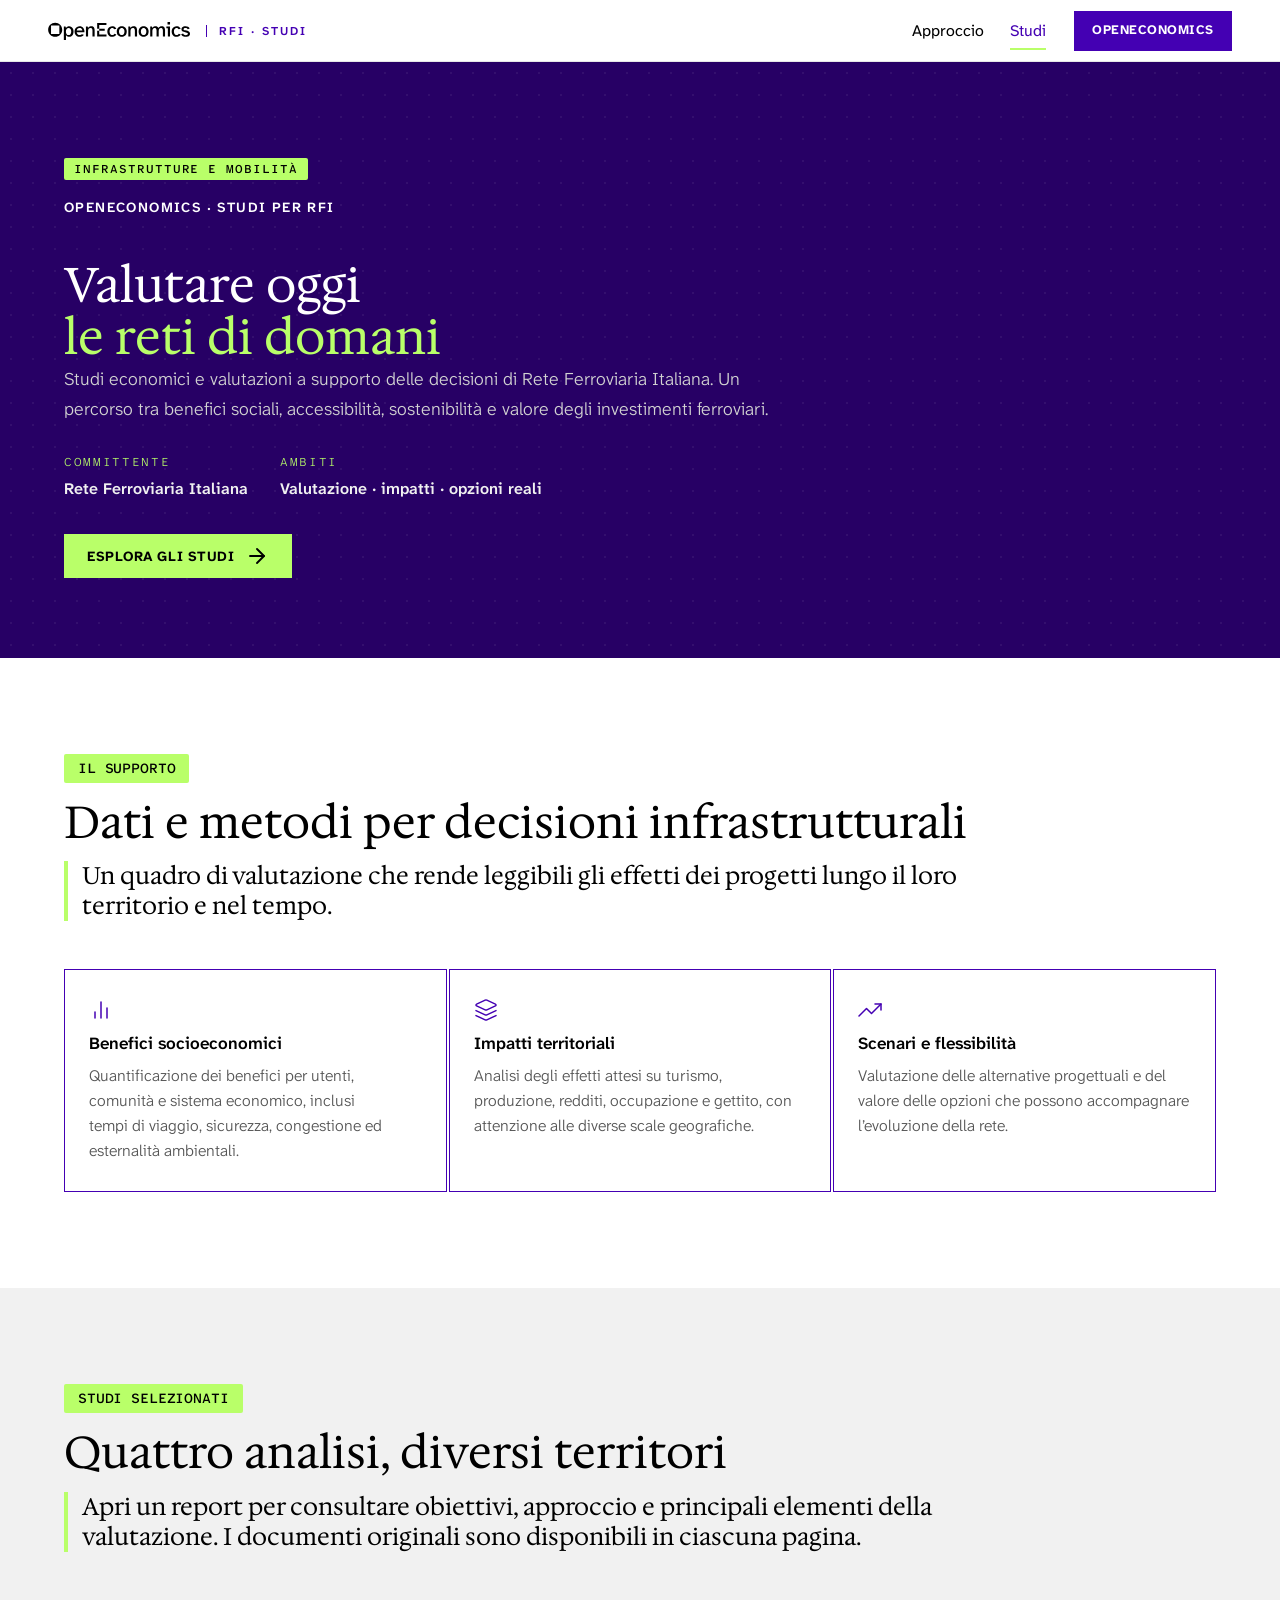
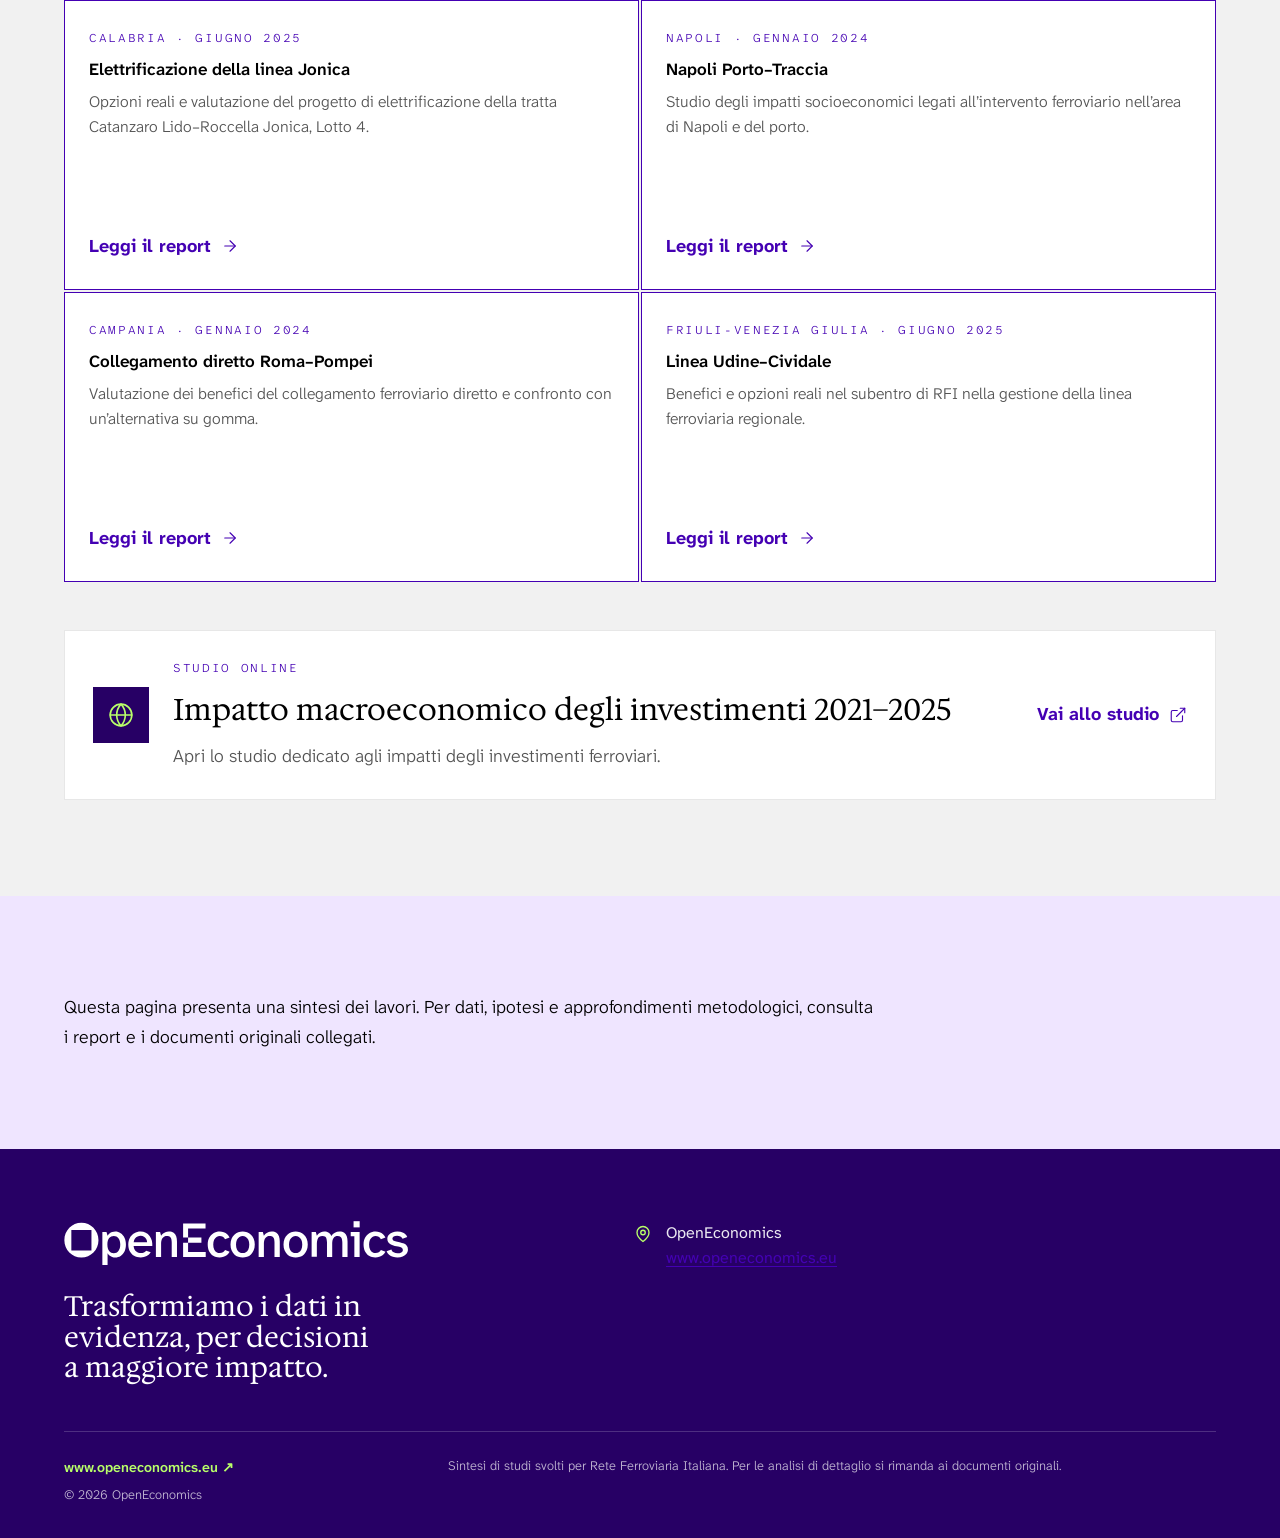
==== index.html @ c524c0c9 "website buildup" ====
<!doctype html>
<html lang="it">
<head>
  <meta charset="utf-8">
  <meta name="viewport" content="width=device-width, initial-scale=1">
  <meta name="description" content="Una selezione di studi e valutazioni realizzati da OpenEconomics per RFI.">
  <title>Studi per RFI | OpenEconomics</title>
  <link rel="icon" type="image/png" media="(prefers-color-scheme: light)" href="assets/icons/favicon-black.png">
  <link rel="icon" type="image/png" media="(prefers-color-scheme: dark)" href="assets/icons/favicon-white.png">
  <link rel="stylesheet" href="assets/oe-tokens.css">
  <link rel="stylesheet" href="assets/oe-base.css">
  <link rel="stylesheet" href="assets/nav.css">
  <link rel="stylesheet" href="assets/footer.css">
  <link rel="stylesheet" href="assets/oe-components.css">
  <link rel="stylesheet" href="assets/site.css">
  <script src="assets/lucide-inline.js" defer></script>
  <script src="assets/oe-page.js" defer></script>
</head>
<body>
  <a class="oe-skip" href="#main">Vai al contenuto</a>
  <header><nav class="nav" aria-label="Principale">
    <a href="#top" class="nav__logo-link" aria-label="OpenEconomics, inizio pagina"><img src="assets/logo/logo-black.svg" alt="OpenEconomics" class="nav__logo-img" width="142" height="18"><span class="nav__badge">RFI · Studi</span></a>
    <ul class="nav__links"><li><a href="#approccio">Approccio</a></li><li><a href="#studi">Studi</a></li></ul>
    <a class="nav__cta" href="https://www.openeconomics.eu"><span>OpenEconomics</span></a>
    <button class="nav__toggle" type="button" aria-expanded="false" aria-label="Apri il menu"><svg class="nav__icon-open" viewBox="0 0 24 24" aria-hidden="true"><path d="M4 6h16M4 12h16M4 18h16"/></svg><svg class="nav__icon-close" viewBox="0 0 24 24" aria-hidden="true"><path d="M18 6 6 18M6 6l12 12"/></svg></button>
  </nav></header>
  <main id="main">
    <section class="oe-hero oe-hero--text" id="top">
      <div class="oe-hero__body"><div class="oe-hero__top"><span class="oe-chip oe-chip--sm">Infrastrutture e mobilità</span><p class="oe-hero__kicker">OpenEconomics · Studi per RFI</p></div>
        <div><h1 class="oe-hero__title">Valutare oggi<br><em>le reti di domani</em></h1><p class="oe-hero__lead">Studi economici e valutazioni a supporto delle decisioni di Rete Ferroviaria Italiana. Un percorso tra benefici sociali, accessibilità, sostenibilità e valore degli investimenti ferroviari.</p>
          <dl class="oe-hero__meta"><div class="oe-hero__meta-item"><dt class="oe-hero__meta-label">Committente</dt><dd class="oe-hero__meta-value">Rete Ferroviaria Italiana</dd></div><div class="oe-hero__meta-item"><dt class="oe-hero__meta-label">Ambiti</dt><dd class="oe-hero__meta-value">Valutazione · impatti · opzioni reali</dd></div></dl>
          <div class="oe-hero__actions"><a class="oe-btn oe-btn--pop" href="#studi">Esplora gli studi <i data-lucide="arrow-right"></i></a></div>
        </div>
      </div>
    </section>
    <section class="oe-section" id="approccio" aria-labelledby="titolo-approccio"><div class="oe-section__inner">
      <header class="oe-section-head"><span class="oe-chip">Il supporto</span><h2 class="oe-section-head__title" id="titolo-approccio">Dati e metodi per decisioni infrastrutturali</h2><p class="oe-section-head__lead">Un quadro di valutazione che rende leggibili gli effetti dei progetti lungo il loro territorio e nel tempo.</p></header>
      <div class="oe-tiles oe-tiles--3">
        <article class="oe-card"><span class="oe-card__icon"><i data-lucide="bar-chart-2"></i></span><h3 class="oe-card__title">Benefici socioeconomici</h3><p class="oe-card__text">Quantificazione dei benefici per utenti, comunità e sistema economico, inclusi tempi di viaggio, sicurezza, congestione ed esternalità ambientali.</p></article>
        <article class="oe-card"><span class="oe-card__icon"><i data-lucide="layers"></i></span><h3 class="oe-card__title">Impatti territoriali</h3><p class="oe-card__text">Analisi degli effetti attesi su turismo, produzione, redditi, occupazione e gettito, con attenzione alle diverse scale geografiche.</p></article>
        <article class="oe-card"><span class="oe-card__icon"><i data-lucide="trending-up"></i></span><h3 class="oe-card__title">Scenari e flessibilità</h3><p class="oe-card__text">Valutazione delle alternative progettuali e del valore delle opzioni che possono accompagnare l’evoluzione della rete.</p></article>
      </div>
    </div></section>
    <section class="oe-section oe-section--grey" id="studi" aria-labelledby="titolo-studi"><div class="oe-section__inner">
      <header class="oe-section-head"><span class="oe-chip">Studi selezionati</span><h2 class="oe-section-head__title" id="titolo-studi">Quattro analisi, diversi territori</h2><p class="oe-section-head__lead">Apri un report per consultare obiettivi, approccio e principali elementi della valutazione. I documenti originali sono disponibili in ciascuna pagina.</p></header>
      <div class="oe-tiles oe-tiles--2 report-grid">
        <a class="oe-card oe-card--hover report-card" href="report-elettrificazione-jonica.html"><p class="oe-card__label">Calabria · Giugno 2025</p><h3 class="oe-card__title">Elettrificazione della linea Jonica</h3><p class="oe-card__text">Opzioni reali e valutazione del progetto di elettrificazione della tratta Catanzaro Lido–Roccella Jonica, Lotto 4.</p><span class="report-link">Leggi il report <i data-lucide="arrow-right"></i></span></a>
        <a class="oe-card oe-card--hover report-card" href="report-napoli-porto-traccia.html"><p class="oe-card__label">Napoli · Gennaio 2024</p><h3 class="oe-card__title">Napoli Porto–Traccia</h3><p class="oe-card__text">Studio degli impatti socioeconomici legati all’intervento ferroviario nell’area di Napoli e del porto.</p><span class="report-link">Leggi il report <i data-lucide="arrow-right"></i></span></a>
        <a class="oe-card oe-card--hover report-card" href="report-roma-pompei.html"><p class="oe-card__label">Campania · Gennaio 2024</p><h3 class="oe-card__title">Collegamento diretto Roma–Pompei</h3><p class="oe-card__text">Valutazione dei benefici del collegamento ferroviario diretto e confronto con un’alternativa su gomma.</p><span class="report-link">Leggi il report <i data-lucide="arrow-right"></i></span></a>
        <a class="oe-card oe-card--hover report-card" href="report-udine-cividale.html"><p class="oe-card__label">Friuli-Venezia Giulia · Giugno 2025</p><h3 class="oe-card__title">Linea Udine–Cividale</h3><p class="oe-card__text">Benefici e opzioni reali nel subentro di RFI nella gestione della linea ferroviaria regionale.</p><span class="report-link">Leggi il report <i data-lucide="arrow-right"></i></span></a>
      </div>
      <a class="macro-card" href="https://qcfdxmax.elementor.cloud/" target="_blank" rel="noopener"><span class="macro-card__icon"><i data-lucide="globe"></i></span><span class="macro-card__body"><span class="oe-card__label">Studio online</span><strong>Impatto macroeconomico degli investimenti 2021–2025</strong><span>Apri lo studio dedicato agli impatti degli investimenti ferroviari.</span></span><span class="macro-card__action">Vai allo studio <i data-lucide="external-link"></i></span></a>
    </div></section>
    <section class="oe-section oe-section--tint" aria-label="Nota sui contenuti"><div class="oe-section__inner"><p class="closing-note">Questa pagina presenta una sintesi dei lavori. Per dati, ipotesi e approfondimenti metodologici, consulta i report e i documenti originali collegati.</p></div></section>
  </main>
  <footer class="footer"><div class="footer__top"><div class="footer__brand-block"><a href="https://www.openeconomics.eu" class="footer__logo-link"><img src="assets/logo/logo-white.svg" alt="OpenEconomics" class="footer__logo-img" width="442" height="56"></a><p class="footer__tagline">Trasformiamo i dati in evidenza, per decisioni a maggiore impatto.</p></div><div class="footer__office-grid"><div class="footer__office"><span class="footer__office-icon" aria-hidden="true"><svg viewBox="0 0 24 24"><path d="M20 10c0 6-8 12-8 12S4 16 4 10a8 8 0 0 1 16 0Z"/><circle cx="12" cy="10" r="3"/></svg></span><address>OpenEconomics<br><a href="https://www.openeconomics.eu">www.openeconomics.eu</a></address></div></div></div><div class="footer__rule"></div><div class="footer__bottom"><div class="footer__bottom-left"><a class="footer__site-link" href="https://www.openeconomics.eu" target="_blank" rel="noopener">www.openeconomics.eu <span aria-hidden="true">&#8599;</span></a><span>&copy; 2026 OpenEconomics</span></div><p class="footer__disclaimer">Sintesi di studi svolti per Rete Ferroviaria Italiana. Per le analisi di dettaglio si rimanda ai documenti originali.</p></div></footer>
</body></html>
---- assets/oe-tokens.css ----
/* =========================================================================
   OpenEconomics — Design Tokens (DS v4, 2026)
   -------------------------------------------------------------------------
   Contiene solo @font-face, variabili :root e classi OPT-IN (.oe-container,
   .oe-grid, .oe-eyebrow, …): importarlo NON cambia l'aspetto di una pagina
   esistente. Gli stili sui tag nudi (body 18px/300, h1–h4, link, focus)
   stanno in oe-base.css, da caricare solo sulle pagine nuove.
   Ordine: oe-tokens.css → oe-base.css → nav.css → footer.css → oe-components.css
   ========================================================================= */

/* -----------------------------------------------------------------------
   Fonts (self-hosted)
   ----------------------------------------------------------------------- */
@font-face {
  font-family: "Atkinson Hyperlegible Next";
  src: url("./fonts/AtkinsonHyperlegibleNext-VariableFont_wght.ttf") format("truetype-variations");
  font-weight: 200 800; font-style: normal; font-display: swap;
}
@font-face {
  font-family: "Atkinson Hyperlegible Next";
  src: url("./fonts/AtkinsonHyperlegibleNext-Italic-VariableFont_wght.ttf") format("truetype-variations");
  font-weight: 200 800; font-style: italic; font-display: swap;
}
@font-face {
  font-family: "Atkinson Hyperlegible Mono";
  src: url("./fonts/AtkinsonHyperlegibleMono-VariableFont_wght.ttf") format("truetype-variations");
  font-weight: 200 800; font-style: normal; font-display: swap;
}
@font-face {
  font-family: "Atkinson Hyperlegible Mono";
  src: url("./fonts/AtkinsonHyperlegibleMono-Italic-VariableFont_wght.ttf") format("truetype-variations");
  font-weight: 200 800; font-style: italic; font-display: swap;
}
@font-face {
  font-family: "Hedvig Letters Serif";
  src: url("./fonts/HedvigLettersSerif-18pt-Regular.ttf") format("truetype");
  font-weight: 400; font-style: normal; font-display: swap;
}

/* -----------------------------------------------------------------------
   Color tokens — straight from the Brand Manual
   ----------------------------------------------------------------------- */
:root {
  /* === Primary neutrals === */
  --oe-white: #FFFFFF;
  --oe-black: #000000;

  /* === Bluette — the brand's core identity color === */
  --oe-bluette-050: #EFE5FF;
  --oe-bluette-100: #D9C1FF;
  --oe-bluette-200: #B991FF;
  --oe-bluette-300: #A16AFF;
  --oe-bluette-400: #8742FF;
  --oe-bluette-500: #6E1AFF;
  --oe-bluette-600: #5902EE;
  --oe-bluette-700: #4400B3;   /* primary brand */
  --oe-bluette-800: #340088;
  --oe-bluette-900: #270065;   /* deep purple — footer & dark sections */
  --oe-bluette: var(--oe-bluette-700);

  /* === Lime — the accent === */
  --oe-lime-050: #EFFFDC;
  --oe-lime-100: #DFFFBB;
  --oe-lime-200: #D5FFA4;
  --oe-lime-300: #C9FF8C;
  --oe-lime-400: #B9FF69;       /* signature lime */
  --oe-lime-500: #91FF15;
  --oe-lime-600: #7FF100;
  --oe-lime-700: #67C300;
  --oe-lime-800: #458300;
  --oe-lime-900: #315C01;
  --oe-lime: var(--oe-lime-400);

  /* === Gray scale === */
  --oe-gray-000: #FFFFFF;
  --oe-gray-100: #F1F1F1;
  --oe-gray-200: #E7E7E7;
  --oe-gray-300: #D2D2D2;
  --oe-gray-400: #AFAFAF;
  --oe-gray-500: #999999;
  --oe-gray-600: #6E6E6E;
  --oe-gray-700: #545454;
  --oe-gray-800: #2C2C2C;
  --oe-gray-900: #000000;

  /* === Secondary palettes (use sparingly — for data viz, illustrations) === */
  --oe-magenta-400: #FF8DFF;  --oe-magenta-500: #FF4EFF;  --oe-magenta-600: #FF00FF;
  --oe-magenta-700: #C300C3;  --oe-magenta-800: #920092;  --oe-magenta-900: #600060;
  --oe-blu-400: #6161FF;      --oe-blu-500: #3A3AFF;      --oe-blu-600: #0000FF;
  --oe-blu-700: #0000A1;      --oe-blu-800: #000068;      --oe-blu-900: #000035;
  --oe-yellow-400: #FFF751;   --oe-yellow-500: #FFF300;   --oe-yellow-600: #F4E900;
  --oe-yellow-700: #595700;   --oe-yellow-800: #403E00;   --oe-yellow-900: #262500;
  --oe-green-400: #3FFFA5;    --oe-green-500: #00FF88;    --oe-green-600: #00E279;
  --oe-green-700: #00542D;    --oe-green-800: #003F22;    --oe-green-900: #002D18;
  --oe-cyan-400: #83FFFF;     --oe-cyan-500: #61FFFF;     --oe-cyan-600: #00FFFF;
  --oe-cyan-700: #005B5B;     --oe-cyan-800: #004646;     --oe-cyan-900: #003535;

  /* === Semantic tokens === */
  --oe-bg:          var(--oe-white);
  --oe-bg-elev:     var(--oe-gray-100);
  --oe-bg-tint:     var(--oe-bluette-050);     /* soft purple panels */
  --oe-bg-dark:     var(--oe-bluette-900);     /* footer + dark sections */
  --oe-bg-accent:   var(--oe-bluette-700);     /* full-bleed CTA blocks */
  --oe-bg-mid:      #4711BB;                   /* mid purple (homepage) */

  --oe-fg:          var(--oe-black);
  --oe-fg-soft:     var(--oe-gray-700);        /* body on white */
  --oe-fg-muted:    var(--oe-gray-500);
  --oe-fg-inverse:  var(--oe-white);

  --oe-accent:        var(--oe-bluette-700);   /* primary brand accent */
  --oe-accent-strong: var(--oe-bluette-900);
  --oe-accent-soft:   var(--oe-bluette-050);
  --oe-accent-on:     var(--oe-white);         /* testo su accento */
  --oe-pop:           var(--oe-lime-400);      /* electric lime */
  --oe-pop-on:        var(--oe-black);         /* testo su pop/lime */
  --oe-on-dark-accent: var(--oe-lime-400);     /* accento come TESTO su fondo scuro */

  --oe-stroke:        var(--oe-black);
  --oe-stroke-soft:   var(--oe-gray-300);
  --oe-stroke-on-dark:var(--oe-white);

  --oe-link:        var(--oe-bluette-700);
  --oe-link-hover:  var(--oe-bluette-900);

  /* === Typography === */
  --oe-font-sans:    "Atkinson Hyperlegible Next", "Atkinson Hyperlegible",
                     -apple-system, "Helvetica Neue", Arial, sans-serif;
  --oe-font-mono:    "Atkinson Hyperlegible Mono", ui-monospace,
                     "SF Mono", Menlo, Consolas, monospace;
  --oe-font-serif:   "Hedvig Letters Serif", "Source Serif Pro", Georgia, serif;

  /* === Spacing scale (from Figma) === */
  --oe-space-xxs:  4px;   /* spacing.xxs */
  --oe-space-xs:   8px;   /* spacing.xs  */
  --oe-space-s:   16px;   /* spacing.s   */
  --oe-space-m:   24px;   /* spacing.m   */
  --oe-space-l:   32px;   /* spacing.l   */
  --oe-space-xl:  40px;   /* spacing.xl  */
  --oe-space-2xl: 48px;   /* spacing.2xl */
  --oe-space-3xl: 64px;   /* spacing.3xl */
  /* legacy numeric aliases (4-pt grid, with 20/40/80 anchors) */
  --oe-space-1:  4px;
  --oe-space-2:  8px;
  --oe-space-3:  12px;
  --oe-space-4:  16px;
  --oe-space-5:  20px;
  --oe-space-6:  24px;
  --oe-space-7:  32px;
  --oe-space-8:  40px;
  --oe-space-9:  52px;
  --oe-space-10: 64px;
  --oe-space-11: 80px;
  --oe-space-12: 120px;

  /* === Grid system (from Figma) === */
  --oe-grid-max:     1440px;  /* max container width */
  --oe-grid-gutter:   24px;   /* fixed column gap    */
  --oe-grid-margin:   12px;   /* outer margin each side */
  /* breakpoints */
  --oe-bp-xxl: 1440px;
  --oe-bp-xl:  1200px;
  --oe-bp-l:    992px;
  --oe-bp-m:    768px;

  /* === Layout === */
  --oe-max-width:     1760px;     /* canvas inner width (1920 - 80 ×2) */
  --oe-page-pad:      80px;
  --oe-page-pad-mob:  24px;
  --oe-col-gap:       40px;

  /* === Radii === sharp-corner system, all 0 */
  --oe-radius-xs: 0px;
  --oe-radius-sm: 0px;
  --oe-radius-md: 0px;
  --oe-radius-lg: 0px;
  --oe-radius-pill: 0px;
  /* uniche eccezioni ammesse */
  --oe-radius-chip:  2px;   /* chip / tag */
  --oe-radius-media: 4px;   /* card con fotografia */

  /* === Focus (sempre visibile da tastiera) === */
  --oe-focus-ring:         2px solid var(--oe-bluette-500);
  --oe-focus-ring-on-dark: 2px solid var(--oe-lime-400);
  --oe-focus-offset:       3px;

  /* === Header === */
  --oe-nav-h: 62px;

  /* === Borders === */
  --oe-border:        1px solid var(--oe-gray-200);  /* was black — removed per brand rule */
  --oe-border-soft:   1px solid var(--oe-gray-200);
  --oe-border-on-dark:1px solid rgba(255,255,255,0.18);

  /* === Shadows (used sparingly — brand is mostly flat) === */
  --oe-shadow-1: 0 1px 0 rgba(0,0,0,0.04), 0 1px 2px rgba(0,0,0,0.06);
  --oe-shadow-2: 0 4px 12px rgba(39,0,101,0.08);
  --oe-shadow-3: 0 16px 40px rgba(39,0,101,0.18);

  /* === Motion === */
  --oe-ease:        cubic-bezier(0.2, 0.7, 0.2, 1);
  --oe-ease-out:    cubic-bezier(0, 0, 0.2, 1);
  --oe-dur-fast:    140ms;
  --oe-dur-base:    220ms;
  --oe-dur-slow:    420ms;
}

/* -----------------------------------------------------------------------
   Layout utilities (opt-in: si attivano solo usando le classi)
   ----------------------------------------------------------------------- */

/* .oe-container — boxed 1760px centred content wrapper. */
.oe-container {
  max-width: var(--oe-max-width);   /* 1760px */
  margin-inline: auto;
  padding-inline: var(--oe-page-pad); /* 80px each side */
  width: 100%;
  box-sizing: border-box;
}

/* Narrower reading column (long-form text, articles) */
.oe-container--text {
  max-width: 900px;
  margin-inline: auto;
  padding-inline: var(--oe-page-pad);
  width: 100%;
  box-sizing: border-box;
}
@media (max-width: 767.98px) {
  .oe-container, .oe-container--text { padding-inline: var(--oe-page-pad-mob); }
}

/* -----------------------------------------------------------------------
   Grid system — 12 colonne ≥1200px · 8 colonne 768–1199px · 4 col <768px.
   ----------------------------------------------------------------------- */
.oe-grid {
  display: grid;
  grid-template-columns: repeat(12, minmax(0, 1fr));
  gap: var(--oe-grid-gutter);
  max-width: var(--oe-grid-max);
  margin-inline: auto;
  padding-inline: var(--oe-grid-margin);
  width: 100%;
  box-sizing: border-box;
}
.oe-col-1  { grid-column: span 1; }
.oe-col-2  { grid-column: span 2; }
.oe-col-3  { grid-column: span 3; }
.oe-col-4  { grid-column: span 4; }
.oe-col-5  { grid-column: span 5; }
.oe-col-6  { grid-column: span 6; }
.oe-col-7  { grid-column: span 7; }
.oe-col-8  { grid-column: span 8; }
.oe-col-9  { grid-column: span 9; }
.oe-col-10 { grid-column: span 10; }
.oe-col-11 { grid-column: span 11; }
.oe-col-12 { grid-column: span 12; }
@media (max-width: 1199.98px) {
  .oe-grid { grid-template-columns: repeat(8, minmax(0, 1fr)); }
  .oe-col-9, .oe-col-10, .oe-col-11, .oe-col-12 { grid-column: span 8; }
  .oe-col-m-1 { grid-column: span 1; } .oe-col-m-2 { grid-column: span 2; }
  .oe-col-m-3 { grid-column: span 3; } .oe-col-m-4 { grid-column: span 4; }
  .oe-col-m-5 { grid-column: span 5; } .oe-col-m-6 { grid-column: span 6; }
  .oe-col-m-7 { grid-column: span 7; } .oe-col-m-8 { grid-column: span 8; }
}
@media (max-width: 767.98px) {
  .oe-grid { grid-template-columns: repeat(4, minmax(0, 1fr)); }
  .oe-grid [class*="oe-col-"] { grid-column: span 4; }
  .oe-col-s-1 { grid-column: span 1; } .oe-col-s-2 { grid-column: span 2; }
  .oe-col-s-3 { grid-column: span 3; } .oe-col-s-4 { grid-column: span 4; }
}

/* -----------------------------------------------------------------------
   Ruoli tipografici a CLASSE (opt-in; i tag nudi restano alle pagine).
   RULE: font minimo 12px in tutto il sistema (≥16px fuori dashboard).
   ----------------------------------------------------------------------- */

/* Eyebrow / pretitolo generico — SANS all-caps, medium 500.
   (Il Mono è riservato SOLO a chip e figure-label.) */
.oe-eyebrow {
  font-family: var(--oe-font-sans);
  font-weight: 500;
  font-size: 16px;
  line-height: 1.2;
  letter-spacing: 0.02em;
  text-transform: uppercase;
  color: var(--oe-accent);
}

/* Chip / category tag — Mono */
.oe-tag, .oe-chip {
  font-family: var(--oe-font-mono);
  font-weight: 500;
  font-size: 16px;
  line-height: 1.2;
  letter-spacing: -0.01em;
  text-transform: uppercase;
  color: var(--oe-accent);
}

/* Figure label — GRAFICO 1 · TABELLA 1 · MAPPA 1 (mono 500, 12px, uppercase) */
.oe-figure-label {
  font-family: var(--oe-font-mono);
  font-weight: 500;
  font-size: 12px;
  line-height: 1.2;
  letter-spacing: 0.04em;
  text-transform: uppercase;
  color: var(--oe-black);
}

/* Numeri — sempre Atkinson sans, cifre tabulari; il colore segue lo sfondo */
.oe-num {
  font-family: var(--oe-font-sans);
  font-variant-numeric: tabular-nums;
  font-feature-settings: "tnum" 1;
}
.oe-num.on-light, .oe-num.on-lime { color: var(--oe-black); }
.oe-num.on-dark { color: var(--oe-white); }
---- assets/oe-base.css ----
/* =========================================================================
   OpenEconomics — Base (tag nudi)
   Da caricare solo su pagine NUOVE, subito dopo oe-tokens.css.
   Su un sito esistente con una propria tipografia, non includerlo: usare
   solo token + classi .oe-* per non alterare le pagine già pubblicate.
   ========================================================================= */
*, *::before, *::after { box-sizing: border-box; }
html {
  -webkit-text-size-adjust: 100%;
  scroll-padding-top: calc(var(--oe-nav-h) + 16px);
}
@media (prefers-reduced-motion: no-preference) {
  html { scroll-behavior: smooth; }
}
body {
  margin: 0;
  font-family: var(--oe-font-sans);
  font-weight: 300;
  font-size: 18px;
  line-height: 1.6;
  color: var(--oe-fg);
  background: var(--oe-bg);
  font-variant-ligatures: no-common-ligatures;
  -webkit-font-smoothing: antialiased;
}
h1, h2, h3, h4 {
  font-family: var(--oe-font-serif);
  font-weight: 400;
  line-height: 1.1;
  margin: 0;
  text-wrap: balance;
}
p, ul, ol, dl, dd, figure, blockquote { margin: 0; }
p { text-wrap: pretty; }
strong, b { font-weight: 600; }
img, svg, video, canvas { display: block; max-width: 100%; }
img { height: auto; }

a { color: var(--oe-link); text-decoration-thickness: 1px; text-underline-offset: 3px; }
a:hover { color: var(--oe-link-hover); }

/* Focus sempre visibile da tastiera; mai rimuovere l'outline senza sostituto */
:focus-visible { outline: var(--oe-focus-ring); outline-offset: var(--oe-focus-offset); }
.oe-on-dark :focus-visible,
.oe-section--dark :focus-visible,
.oe-footer :focus-visible,
.footer :focus-visible { outline: var(--oe-focus-ring-on-dark); }

::selection { background: var(--oe-lime-400); color: var(--oe-black); }

/* Numeri: sempre Atkinson, cifre tabulari */
table, .oe-num { font-variant-numeric: tabular-nums; }

/* Salta al contenuto (primo elemento del body) */
.oe-skip {
  position: absolute; left: 16px; top: -100px; z-index: 200;
  background: var(--oe-lime-400); color: var(--oe-black);
  font-weight: 600; font-size: 16px; padding: 10px 16px; text-decoration: none;
}
.oe-skip:focus { top: 12px; color: var(--oe-black); }

.oe-sr-only {
  position: absolute; width: 1px; height: 1px; padding: 0; margin: -1px;
  overflow: hidden; clip: rect(0 0 0 0); white-space: nowrap; border: 0;
}

@media (prefers-reduced-motion: reduce) {
  *, *::before, *::after {
    animation-duration: .01ms !important; animation-iteration-count: 1 !important;
    transition-duration: .01ms !important;
  }
}
---- assets/nav.css ----
/* ============================================================
   OpenEconomics — Header / Nav condiviso (brand 2.0)
   Barra fissa bianca traslucida, logo nero, voci in Atkinson 16px,
   voce attiva sottolineata in lime. Usa solo token --oe-*.
   Va linkato DOPO il CSS di pagina, così prevale su un .nav preesistente.
   Markup: templates/pagina-base.html. Menu mobile: oe-page.js.
   ============================================================ */
.nav{position:fixed;top:0;left:0;right:0;z-index:100;height:var(--oe-nav-h,62px);padding:0 48px;display:flex;align-items:center;gap:28px;background:rgba(255,255,255,.92);backdrop-filter:blur(12px);-webkit-backdrop-filter:blur(12px);border-bottom:1px solid var(--oe-gray-200);font-family:var(--oe-font-sans);}
.nav__logo-link{display:flex;align-items:center;gap:16px;text-decoration:none;flex-shrink:0;}
.nav__logo-img{height:18px;width:auto;display:block;}
.nav__badge{font-size:12px;font-weight:600;letter-spacing:.16em;text-transform:uppercase;color:var(--oe-accent);border-left:1.5px solid var(--oe-accent);padding-left:12px;line-height:1;}
.nav__links{display:flex;align-items:center;gap:26px;list-style:none;margin:0 0 0 auto;padding:0;}
.nav__links a{position:relative;display:inline-block;font-weight:400;font-size:16px;color:var(--oe-black);text-decoration:none;padding:6px 0;transition:color var(--oe-dur-fast) ease;}
.nav__links a:hover,.nav__links a.nav-active,.nav__links a[aria-current]{color:var(--oe-accent);}
.nav__links a.nav-active::after,.nav__links a[aria-current]::after{content:'';position:absolute;left:0;right:0;bottom:-1px;height:2px;background:var(--oe-pop);}

/* Azioni a destra: CTA piena, login bordato, download a icona */
.nav__cta,.nav__login{display:inline-flex;align-items:center;gap:9px;flex-shrink:0;font-weight:700;font-size:13px;letter-spacing:.04em;text-transform:uppercase;text-decoration:none;min-height:40px;padding:0 18px;transition:background var(--oe-dur-base) ease,color var(--oe-dur-base) ease;}
.nav__cta{background:var(--oe-accent);color:var(--oe-accent-on);}
.nav__cta:hover{background:var(--oe-accent-strong);color:var(--oe-accent-on);}
.nav__login{border:1.5px solid var(--oe-accent);color:var(--oe-accent);}
.nav__login:hover{background:var(--oe-accent);color:var(--oe-accent-on);}
.nav__download{display:inline-flex;align-items:center;justify-content:center;flex-shrink:0;width:40px;height:40px;border:1.5px solid var(--oe-accent);color:var(--oe-accent);text-decoration:none;transition:background var(--oe-dur-base) ease,color var(--oe-dur-base) ease;}
.nav__download:hover{background:var(--oe-accent);color:var(--oe-accent-on);}
.nav__cta svg,.nav__login svg,.nav__download svg{width:16px;height:16px;stroke:currentColor;stroke-width:1.9;fill:none;flex-shrink:0;}

/* Toggle menu: visibile solo sotto 960px */
.nav__toggle{display:none;width:44px;height:44px;align-items:center;justify-content:center;background:none;border:0;color:var(--oe-black);cursor:pointer;}
.nav__toggle svg{width:24px;height:24px;stroke:currentColor;stroke-width:1.75;fill:none;stroke-linecap:round;}
.nav__toggle .nav__icon-close{display:none;}
.nav.is-open .nav__toggle .nav__icon-open{display:none;}
.nav.is-open .nav__toggle .nav__icon-close{display:block;}

@media(max-width:960px){
  .nav{padding:0 24px;gap:12px;}
  .nav__logo-link{margin-right:auto;}
  .nav__toggle{display:inline-flex;}
  .nav__links{display:none;position:absolute;top:100%;left:0;right:0;margin:0;flex-direction:column;align-items:stretch;gap:0;background:var(--oe-white);border-bottom:1px solid var(--oe-gray-200);padding:8px 24px 16px;}
  .nav.is-open .nav__links{display:flex;}
  .nav__links a{display:block;padding:14px 0;border-bottom:1px solid var(--oe-gray-100);}
  .nav__links a.nav-active::after,.nav__links a[aria-current]::after{display:none;}
  .nav__cta,.nav__login,.nav__download{order:1;}
  .nav__toggle{order:2;}
}
@media(max-width:600px){
  .nav__badge{display:none;}
  .nav__login span,.nav__cta span{display:none;}
  .nav__cta,.nav__login{padding:0 12px;}
}
---- assets/footer.css ----
/* ============================================================
   OpenEconomics — Footer condiviso (brand 2.0)
   Fondo Bluette 900, logo bianco, tagline in Hedvig, sedi con icona
   map-pin in lime, riga legale in basso. Usa solo token --oe-*.
   Va linkato DOPO il CSS di pagina, così prevale su un footer preesistente.
   Markup: .footer > .footer__top [brand-block + office-grid]
           > .footer__rule > .footer__bottom   (vedi templates/pagina-base.html)
   ============================================================ */
.footer{background:var(--oe-bg-dark);color:var(--oe-white);font-family:var(--oe-font-sans);padding:72px 0 32px;}
.footer__top{display:grid;grid-template-columns:minmax(260px,1fr) minmax(440px,1.15fr);gap:64px;align-items:start;padding:0 64px;}
.footer__brand-block{display:flex;flex-direction:column;align-items:flex-start;}
.footer__logo-link{display:inline-block;text-decoration:none;line-height:0;margin-bottom:26px;}
.footer__logo-img{height:clamp(40px,3.4vw,56px);width:auto;display:block;}
.footer__tagline{font-family:var(--oe-font-serif);font-weight:400;font-size:clamp(24px,2.2vw,32px);line-height:1.1;color:var(--oe-white);max-width:20ch;margin:0;text-wrap:balance;}
.footer__office-grid{display:grid;grid-template-columns:repeat(2,1fr);gap:28px 40px;}
.footer__office{display:grid;grid-template-columns:20px 1fr;gap:12px;align-items:start;}
.footer__office-icon{color:var(--oe-on-dark-accent);width:18px;height:18px;margin-top:4px;}
.footer__office-icon svg{width:100%;height:100%;display:block;fill:none;stroke:currentColor;stroke-width:1.8;stroke-linecap:round;stroke-linejoin:round;}
.footer__office address{font-style:normal;font-weight:400;font-size:16px;line-height:1.55;color:rgba(255,255,255,.9);}
.footer__rule{height:1px;background:rgba(255,255,255,.18);margin:48px 64px 24px;}
.footer__bottom{display:flex;justify-content:space-between;align-items:flex-start;gap:32px;flex-wrap:wrap;padding:0 64px;font-size:13px;line-height:1.6;color:rgba(255,255,255,.72);}
.footer__bottom-left{display:flex;flex-direction:column;gap:6px;flex-shrink:0;}
.footer__site-link{color:var(--oe-on-dark-accent);font-weight:600;font-size:14px;text-decoration:none;white-space:nowrap;}
.footer__site-link:hover{color:var(--oe-white);}
.footer__disclaimer{width:min(100%,96ch);font-weight:300;}
@media(max-width:960px){
  .footer{padding:52px 0 28px;}
  .footer__top{grid-template-columns:1fr;padding:0 24px;gap:36px;}
  .footer__rule{margin:40px 24px 22px;}
  .footer__bottom{padding:0 24px;flex-direction:column;gap:12px;}
}
@media(max-width:480px){
  .footer__office-grid{grid-template-columns:1fr;}
}
---- assets/oe-components.css ----
/* =========================================================================
   OpenEconomics — Componenti di pagina
   Richiede oe-tokens.css (e, su pagine nuove, oe-base.css).
   Tutte le classi hanno prefisso .oe- : si possono usare dentro un sito
   esistente senza collisioni. Catalogo e markup: references/componenti.md
   Regole: spigolo vivo, font min 12px (etichette) e 16px (testo corrente),
   Hedvig solo per titoli e grandi numeri display, lime mai come testo su chiaro.
   ========================================================================= */

/* ---------- Sezioni --------------------------------------------------- */
.oe-section{padding:96px 64px;background:var(--oe-bg);scroll-margin-top:calc(var(--oe-nav-h) + 16px);}
.oe-section--grey{background:var(--oe-bg-elev);}
.oe-section--tint{background:var(--oe-bg-tint);}
.oe-section--dark{background:var(--oe-bg-dark);color:var(--oe-fg-inverse);}
.oe-section--accent{background:var(--oe-bg-accent);color:var(--oe-fg-inverse);}
.oe-section--rule{border-top:1px solid var(--oe-gray-200);}
.oe-section__inner{max-width:var(--oe-grid-max);margin-inline:auto;}
.oe-section__inner > * + *{margin-top:48px;}

/* ---------- Intestazione di sezione ----------------------------------- */
.oe-chip{display:inline-flex;align-items:center;gap:6px;width:fit-content;background:var(--oe-pop);color:var(--oe-pop-on);font-family:var(--oe-font-mono);font-weight:500;font-size:14px;line-height:1.2;letter-spacing:-.01em;text-transform:uppercase;padding:6px 14px;border-radius:var(--oe-radius-chip);}
.oe-chip svg{width:14px;height:14px;stroke:currentColor;stroke-width:2;fill:none;}
.oe-chip--sm{font-size:12px;letter-spacing:.08em;padding:4px 10px;}
.oe-section-head{display:flex;flex-direction:column;align-items:flex-start;gap:16px;}
.oe-section-head__title{font-family:var(--oe-font-serif);font-weight:400;font-size:clamp(34px,3.5vw,50px);line-height:1.04;color:var(--oe-fg);}
.oe-section-head__lead{display:flex;align-items:center;gap:14px;font-family:var(--oe-font-serif);font-size:24px;line-height:1.25;color:var(--oe-fg);max-width:60ch;}
.oe-section-head__lead::before{content:'';width:4px;align-self:stretch;min-height:30px;background:var(--oe-pop);flex:0 0 auto;}
.oe-section--dark .oe-section-head__title,.oe-section--accent .oe-section-head__title{color:var(--oe-fg-inverse);}
.oe-section--dark .oe-section-head__lead,.oe-section--accent .oe-section-head__lead{color:var(--oe-on-dark-accent);}
.oe-subhead{font-family:var(--oe-font-serif);font-weight:400;font-size:24px;line-height:1.25;color:var(--oe-fg);padding-bottom:12px;border-bottom:2px solid var(--oe-gray-300);}
.oe-section--dark .oe-subhead{color:var(--oe-fg-inverse);border-color:rgba(255,255,255,.2);}

/* ---------- Hero ------------------------------------------------------ */
.oe-hero{margin-top:var(--oe-nav-h);display:grid;grid-template-columns:1fr 1fr;min-height:72vh;position:relative;overflow:hidden;background:radial-gradient(rgba(255,255,255,.06) 1px,transparent 1.4px) 0 0/22px 22px,var(--oe-bg-dark);color:var(--oe-fg-inverse);}
.oe-hero__body{display:flex;flex-direction:column;justify-content:space-between;gap:40px;padding:60px 64px 48px;}
.oe-hero__top{display:flex;flex-direction:column;gap:16px;}
.oe-hero__kicker{font-weight:600;font-size:14px;letter-spacing:.1em;text-transform:uppercase;color:var(--oe-white);}
.oe-hero__title{font-family:var(--oe-font-serif);font-weight:400;font-size:clamp(36px,3.8vw,60px);line-height:1.08;color:var(--oe-white);}
.oe-hero__title em{font-style:normal;color:var(--oe-on-dark-accent);}
.oe-hero__lead{font-size:18px;line-height:1.7;color:var(--oe-gray-300);max-width:60ch;}
.oe-hero__meta{display:flex;gap:32px;flex-wrap:wrap;margin-top:28px;}
.oe-hero__meta-item{display:flex;flex-direction:column;gap:4px;}
.oe-hero__meta-label{font-family:var(--oe-font-mono);font-size:12px;letter-spacing:.14em;text-transform:uppercase;color:var(--oe-on-dark-accent);}
.oe-hero__meta-value{font-weight:600;font-size:16px;color:var(--oe-gray-100);}
.oe-hero__actions{display:flex;gap:12px;flex-wrap:wrap;margin-top:32px;}
/* Colonna immagine: --hero-img sull'elemento, altrimenti gradiente Bluette */
.oe-hero__media{position:relative;background:var(--hero-img,linear-gradient(165deg,var(--oe-bluette-800) 0%,var(--oe-bluette-900) 100%)) center/cover no-repeat;}
.oe-hero__media::before{content:'';position:absolute;inset:0;background:linear-gradient(180deg,rgba(39,0,101,.08) 0%,rgba(39,0,101,.32) 50%,rgba(39,0,101,.86) 100%);}
.oe-hero__caption{position:absolute;left:0;right:0;bottom:0;display:flex;justify-content:space-between;gap:16px;padding:12px 24px;background:var(--oe-bg-dark);font-family:var(--oe-font-mono);font-size:12px;letter-spacing:.1em;text-transform:uppercase;color:var(--oe-gray-300);}
.oe-hero__caption strong{color:var(--oe-on-dark-accent);font-weight:500;}
/* Variante senza immagine: una sola colonna, testo più largo */
.oe-hero--text{grid-template-columns:1fr;min-height:auto;}
.oe-hero--text .oe-hero__body{padding-top:96px;padding-bottom:80px;max-width:1100px;}

/* ---------- Bottoni --------------------------------------------------- */
.oe-btn{display:inline-flex;align-items:center;justify-content:center;gap:10px;min-height:44px;padding:0 22px;font-family:var(--oe-font-sans);font-weight:700;font-size:14px;letter-spacing:.04em;text-transform:uppercase;text-decoration:none;border:1.5px solid var(--oe-accent);background:var(--oe-accent);color:var(--oe-accent-on);cursor:pointer;transition:background var(--oe-dur-base) var(--oe-ease),color var(--oe-dur-base) var(--oe-ease),border-color var(--oe-dur-base) var(--oe-ease);}
.oe-btn:hover{background:var(--oe-accent-strong);border-color:var(--oe-accent-strong);color:var(--oe-accent-on);}
.oe-btn svg{width:18px;height:18px;stroke:currentColor;stroke-width:1.9;fill:none;}
.oe-btn--ghost{background:transparent;color:var(--oe-accent);}
.oe-btn--ghost:hover{background:var(--oe-accent);color:var(--oe-accent-on);}
/* Su fondo scuro: lime pieno (testo nero) o bordo bianco */
.oe-btn--pop{background:var(--oe-pop);border-color:var(--oe-pop);color:var(--oe-pop-on);}
.oe-btn--pop:hover{background:var(--oe-white);border-color:var(--oe-white);color:var(--oe-black);}
.oe-btn--on-dark{background:transparent;border-color:var(--oe-white);color:var(--oe-white);}
.oe-btn--on-dark:hover{background:var(--oe-white);color:var(--oe-bluette-900);}

/* ---------- Griglie --------------------------------------------------- */
/* Tessere accostate con fuga di 2px: il look "a mosaico" del brand */
.oe-tiles{display:grid;gap:2px;grid-template-columns:repeat(var(--cols,3),minmax(0,1fr));}
.oe-tiles--2{--cols:2;} .oe-tiles--3{--cols:3;} .oe-tiles--4{--cols:4;} .oe-tiles--6{--cols:6;}
/* Testo + figura affiancati */
.oe-split{display:grid;grid-template-columns:1fr 1.3fr;gap:64px;align-items:start;}
.oe-split--even{grid-template-columns:1fr 1fr;gap:56px;}

/* ---------- Card informativa ------------------------------------------ */
.oe-card{display:flex;flex-direction:column;gap:10px;padding:28px 24px;background:var(--oe-white);border:1px solid var(--oe-accent);color:var(--oe-fg);text-decoration:none;transition:background var(--oe-dur-base) ease,transform var(--oe-dur-base) ease,box-shadow var(--oe-dur-base) ease;}
a.oe-card:hover,.oe-card--hover:hover{background:var(--oe-bg-tint);transform:translateY(-4px);box-shadow:var(--oe-shadow-2);color:var(--oe-fg);}
.oe-card__icon svg,.oe-card__icon img{width:34px;height:34px;stroke:var(--oe-accent);fill:none;stroke-width:1.5;}
.oe-card__label{font-family:var(--oe-font-mono);font-size:12px;letter-spacing:.14em;text-transform:uppercase;color:var(--oe-accent);}
.oe-card__value{font-family:var(--oe-font-serif);font-size:32px;line-height:1;color:var(--oe-fg);}
.oe-card__title{font-family:var(--oe-font-sans);font-weight:600;font-size:17px;line-height:1.3;}
.oe-card__text{font-size:16px;line-height:1.55;color:var(--oe-fg-soft);}
.oe-card--media{padding:0;border-color:var(--oe-gray-200);border-radius:var(--oe-radius-media);overflow:hidden;}
.oe-card--media > img{width:100%;aspect-ratio:16/10;object-fit:cover;}
.oe-card--media .oe-card__content{display:flex;flex-direction:column;gap:10px;padding:24px;}

/* ---------- KPI (grande numero) --------------------------------------- */
.oe-kpi{position:relative;display:flex;flex-direction:column;gap:8px;padding:40px 32px 36px;background:var(--oe-bg-elev);}
.oe-kpi::before{content:'';position:absolute;top:0;left:0;bottom:0;width:3px;background:var(--oe-accent);}
.oe-kpi__icon svg,.oe-kpi__icon img{width:28px;height:28px;stroke:var(--oe-accent);fill:none;stroke-width:1.5;margin-bottom:6px;}
.oe-kpi__icon img{width:48px;height:48px;}
.oe-kpi__label{font-family:var(--oe-font-mono);font-size:12px;letter-spacing:.14em;text-transform:uppercase;color:var(--oe-accent);}
.oe-kpi__value{font-family:var(--oe-font-serif);font-size:clamp(40px,4vw,56px);line-height:1;color:var(--oe-fg);}
.oe-kpi__unit{font-family:var(--oe-font-mono);font-size:13px;color:var(--oe-fg-soft);}
.oe-kpi__text{font-size:16px;line-height:1.6;color:var(--oe-fg-soft);margin-top:4px;}
/* Variante scura "in evidenza": numero-chiave di una pagina */
.oe-kpi--dark{background:var(--oe-bluette-900);color:var(--oe-white);}
.oe-kpi--dark::before{top:0;right:0;bottom:auto;width:auto;height:4px;background:var(--oe-pop);}
.oe-kpi--dark .oe-kpi__label{color:var(--oe-on-dark-accent);}
.oe-kpi--dark .oe-kpi__value{color:var(--oe-white);font-size:clamp(56px,6vw,88px);}
.oe-kpi--dark .oe-kpi__unit,.oe-kpi--dark .oe-kpi__text{color:rgba(255,255,255,.75);}
.oe-kpi--dark .oe-kpi__icon svg{stroke:var(--oe-on-dark-accent);}

/* ---------- Riga di statistiche --------------------------------------- */
.oe-stats{display:flex;gap:2px;flex-wrap:wrap;}
.oe-stat{flex:1 1 180px;padding:24px 28px;background:var(--oe-bg-elev);border-top:3px solid var(--oe-gray-300);}
.oe-stat__label{font-family:var(--oe-font-mono);font-size:12px;letter-spacing:.12em;text-transform:uppercase;color:var(--oe-fg-soft);margin-bottom:6px;}
.oe-stat__value{font-family:var(--oe-font-serif);font-size:28px;line-height:1;color:var(--oe-accent);}
.oe-stat__sub{font-size:14px;color:var(--oe-fg-soft);margin-top:6px;}

/* ---------- Parametri / ipotesi --------------------------------------- */
.oe-params{display:grid;grid-template-columns:repeat(auto-fit,minmax(200px,1fr));gap:2px;}
.oe-param{background:var(--oe-bg-elev);border-left:3px solid var(--oe-accent);padding:16px 18px;}
.oe-param__label{font-family:var(--oe-font-mono);font-size:12px;letter-spacing:.12em;text-transform:uppercase;color:var(--oe-accent);}
.oe-param__value{font-family:var(--oe-font-serif);font-size:26px;line-height:1.1;color:var(--oe-fg);margin-top:6px;}
.oe-param__text{font-size:14px;line-height:1.45;color:var(--oe-fg-soft);margin-top:6px;}

/* ---------- Elenco ordinato per peso ---------------------------------- */
.oe-rank{display:flex;flex-direction:column;gap:12px;list-style:none;padding:0;}
.oe-rank__item{display:flex;align-items:center;gap:20px;padding:22px 26px;background:var(--oe-white);border:1.5px solid var(--oe-gray-300);}
.oe-rank__bar{width:4px;align-self:stretch;min-height:44px;flex-shrink:0;background:var(--bar,var(--oe-accent));}
.oe-rank__main{flex:1;display:flex;flex-direction:column;gap:4px;}
.oe-rank__title{font-family:var(--oe-font-sans);font-size:18px;font-weight:600;color:var(--oe-bluette-900);}
.oe-rank__text{font-size:15px;line-height:1.55;color:var(--oe-fg-soft);}
.oe-rank__meta{text-align:right;flex-shrink:0;display:flex;flex-direction:column;gap:2px;}
.oe-rank__pct{font-family:var(--oe-font-serif);font-size:34px;line-height:1;color:var(--oe-accent);}
.oe-rank__value{font-family:var(--oe-font-mono);font-size:13px;font-weight:700;color:var(--oe-fg-soft);}

/* ---------- Riquadro in evidenza -------------------------------------- */
.oe-callout{display:flex;gap:16px;padding:24px;background:var(--oe-pop);color:var(--oe-bluette-900);}
.oe-callout::before{content:'';width:4px;flex-shrink:0;background:var(--oe-bluette-900);}
.oe-callout p{font-size:17px;line-height:1.7;}
.oe-callout strong{font-weight:600;}

/* ---------- Esito / verdetto ------------------------------------------ */
/* Positivo = Bluette, negativo = grigio. Mai verde/rosso: non sono colori del brand. */
.oe-verdict{display:flex;align-items:center;gap:16px;padding:18px 22px;background:var(--oe-white);border:1px solid var(--oe-accent);}
.oe-verdict__flag{flex-shrink:0;font-family:var(--oe-font-mono);font-size:12px;letter-spacing:.12em;text-transform:uppercase;padding:6px 12px;background:var(--oe-accent);color:var(--oe-accent-on);}
.oe-verdict__text{font-size:16px;line-height:1.6;color:var(--oe-fg-soft);}
.oe-verdict__text strong{color:var(--oe-fg);}
.oe-verdict--negative{border-color:var(--oe-gray-400);}
.oe-verdict--negative .oe-verdict__flag{background:var(--oe-gray-400);color:var(--oe-black);}

/* ---------- Passi / processo (tessere scure) -------------------------- */
.oe-steps{display:flex;flex-direction:column;gap:2px;list-style:none;padding:0;counter-reset:oe-step;}
.oe-step{display:flex;gap:24px;padding:28px 32px;background:var(--oe-bluette-800);color:var(--oe-white);transition:background var(--oe-dur-base) ease;}
.oe-step:hover{background:var(--oe-bluette-700);}
.oe-step::before{counter-increment:oe-step;content:counter(oe-step,decimal-leading-zero);flex-shrink:0;padding-top:3px;font-family:var(--oe-font-mono);font-size:13px;letter-spacing:.1em;color:var(--oe-on-dark-accent);}
.oe-step h3,.oe-step h4{font-family:var(--oe-font-sans);font-weight:600;font-size:18px;line-height:1.35;color:var(--oe-white);margin-bottom:6px;}
.oe-step p{font-size:16px;line-height:1.6;color:var(--oe-gray-300);}

/* ---------- Testo lungo ----------------------------------------------- */
.oe-prose{max-width:72ch;color:var(--oe-fg-soft);}
.oe-prose > * + *{margin-top:1em;}
.oe-prose h3{font-size:26px;line-height:1.25;color:var(--oe-fg);margin-top:1.6em;}
.oe-prose p,.oe-prose li{font-size:18px;line-height:1.75;}
.oe-prose ul,.oe-prose ol{padding-left:1.3em;}
.oe-prose li + li{margin-top:.4em;}
.oe-prose strong{color:var(--oe-accent);font-weight:600;}
.oe-section--dark .oe-prose{color:var(--oe-gray-300);}
.oe-section--dark .oe-prose h3{color:var(--oe-white);}
.oe-section--dark .oe-prose strong{color:var(--oe-on-dark-accent);}

/* ---------- Figura (grafico con numero, titolo, testo, fonte) --------- */
.oe-figure{display:flex;flex-direction:column;gap:10px;}
.oe-figure__label{font-family:var(--oe-font-mono);font-weight:500;font-size:12px;letter-spacing:.04em;text-transform:uppercase;color:var(--oe-accent);}
.oe-figure__title{font-family:var(--oe-font-sans);font-weight:600;font-size:18px;line-height:1.3;color:var(--oe-fg);}
.oe-figure__text{font-size:16px;line-height:1.6;color:var(--oe-fg-soft);}
.oe-figure__chart{position:relative;height:var(--h,320px);margin-top:12px;padding:24px;background:var(--oe-white);border:1px solid var(--oe-gray-200);}
.oe-figure__source{font-size:13px;font-style:italic;color:var(--oe-fg-soft);}
.oe-section--dark .oe-figure__label{color:var(--oe-bluette-200);}
.oe-section--dark .oe-figure__title{color:var(--oe-white);}
.oe-section--dark .oe-figure__text,.oe-section--dark .oe-figure__source{color:var(--oe-gray-300);}

/* ---------- Tabella dati ---------------------------------------------- */
.oe-table-wrap{overflow-x:auto;border:1px solid var(--oe-gray-200);background:var(--oe-white);}
.oe-table{width:100%;border-collapse:collapse;font-size:15px;color:var(--oe-fg);}
.oe-table caption{caption-side:top;text-align:left;padding:14px 16px 10px;font-family:var(--oe-font-mono);font-size:12px;letter-spacing:.12em;text-transform:uppercase;color:var(--oe-accent);}
.oe-table th,.oe-table td{padding:12px 16px;text-align:left;vertical-align:top;line-height:1.5;border-bottom:1px solid var(--oe-gray-200);}
.oe-table thead th{font-family:var(--oe-font-mono);font-weight:500;font-size:12px;letter-spacing:.08em;text-transform:uppercase;white-space:nowrap;color:var(--oe-white);background:var(--oe-bluette-900);border-bottom:0;}
.oe-table tbody tr:nth-child(even){background:var(--oe-bg-elev);}
.oe-table tbody tr:hover{background:var(--oe-bg-tint);}
.oe-table .num{text-align:right;white-space:nowrap;font-variant-numeric:tabular-nums;}
.oe-table tfoot td{font-weight:600;background:var(--oe-bg-elev);border-top:2px solid var(--oe-accent);border-bottom:0;}
.oe-table-note{font-size:14px;font-style:italic;color:var(--oe-fg-soft);margin-top:10px;}

/* ---------- Icone Lucide inline --------------------------------------- */
[data-lucide],svg.lucide{width:24px;height:24px;flex-shrink:0;}

/* ---------- Responsive ------------------------------------------------ */
@media(max-width:1199.98px){
  .oe-tiles--4,.oe-tiles--6{--cols:2;}
}
@media(max-width:960px){
  .oe-section{padding:56px 24px;}
  .oe-hero{grid-template-columns:1fr;min-height:auto;}
  .oe-hero__body{padding:48px 24px 40px;}
  .oe-hero__media{min-height:280px;}
  .oe-split,.oe-split--even{grid-template-columns:1fr;gap:40px;}
  .oe-tiles{--cols:1;}
  .oe-tiles--6{--cols:2;}
  .oe-rank__item{flex-wrap:wrap;}
  .oe-rank__meta{text-align:left;}
  .oe-verdict{flex-direction:column;align-items:flex-start;}
}
@media(max-width:600px){
  .oe-tiles--6{--cols:1;}
  .oe-step{padding:22px 20px;gap:16px;}
  .oe-kpi{padding:32px 24px 28px;}
}
---- assets/site.css ----
/* Project-specific presentation built from the OpenEconomics design tokens. */
.report-grid { align-items: stretch; }
.report-card { display: flex; min-height: 290px; flex-direction: column; align-items: flex-start; text-decoration: none; }
.report-card .oe-card__text { margin-bottom: 24px; }
.report-link, .macro-card__action { display: inline-flex; align-items: center; gap: 10px; color: var(--oe-accent); font-weight: 700; }
.report-link { margin-top: auto; }
.report-link svg, .macro-card__action svg { width: 18px; height: 18px; }
.macro-card { display: grid; grid-template-columns: 56px 1fr auto; align-items: center; gap: 24px; margin-top: 48px; padding: 28px; border: 1px solid var(--oe-gray-200); background: var(--oe-white); color: var(--oe-fg); text-decoration: none; transition: background var(--oe-dur-base) var(--oe-ease); }
.macro-card:hover { background: var(--oe-bg-tint); }
.macro-card:focus-visible { outline: 3px solid var(--oe-focus-ring); outline-offset: 3px; }
.macro-card__icon { display: grid; width: 56px; height: 56px; place-items: center; background: var(--oe-bg-dark); color: var(--oe-pop); }
.macro-card__icon svg { width: 26px; height: 26px; }
.macro-card__body { display: grid; gap: 8px; }
.macro-card__body strong { font-family: var(--oe-font-serif); font-size: clamp(21px, 2.4vw, 30px); font-weight: 400; }
.macro-card__body > span:last-child { color: var(--oe-fg-soft); }
.closing-note { max-width: 68ch; margin: 0; font-size: 18px; line-height: 1.7; }
@media (max-width: 700px) { .macro-card { grid-template-columns: 48px 1fr; gap: 16px; padding: 20px; } .macro-card__icon { width: 48px; height: 48px; } .macro-card__action { grid-column: 2; } .report-card { min-height: auto; } }
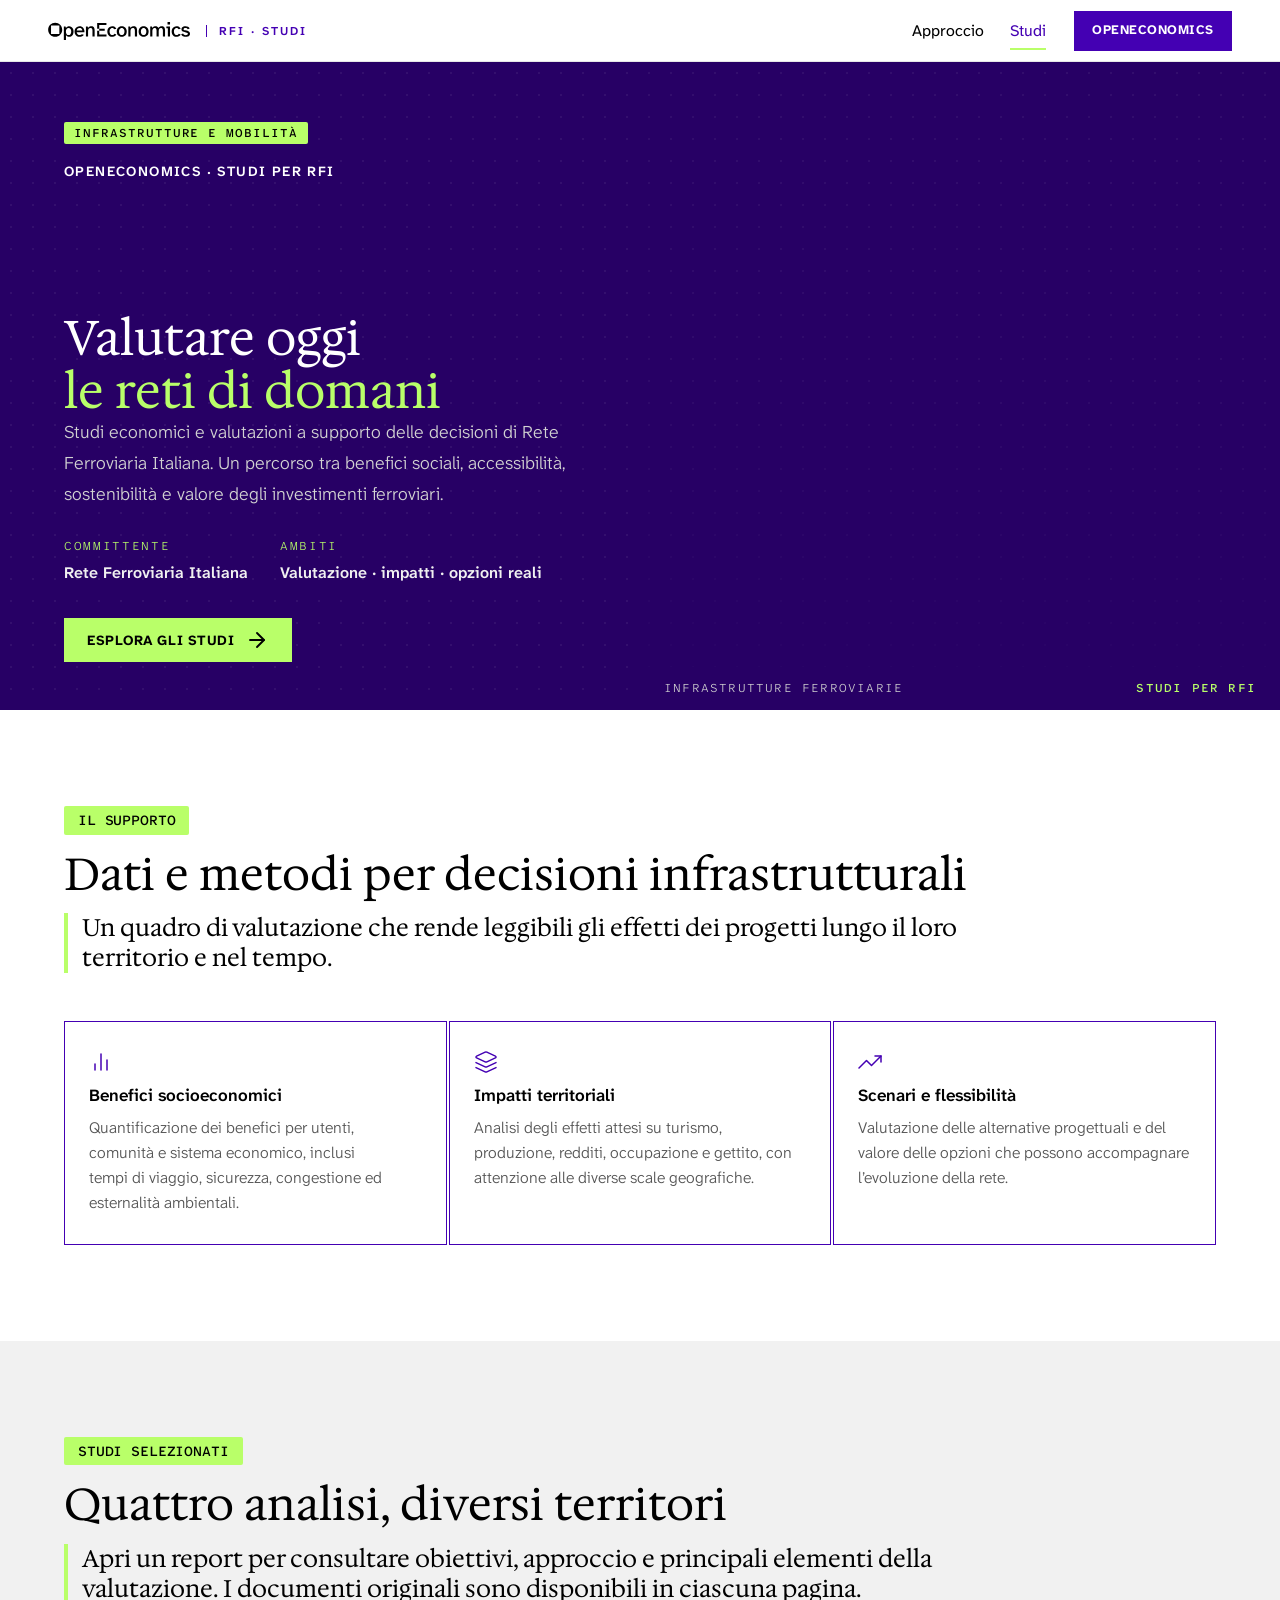
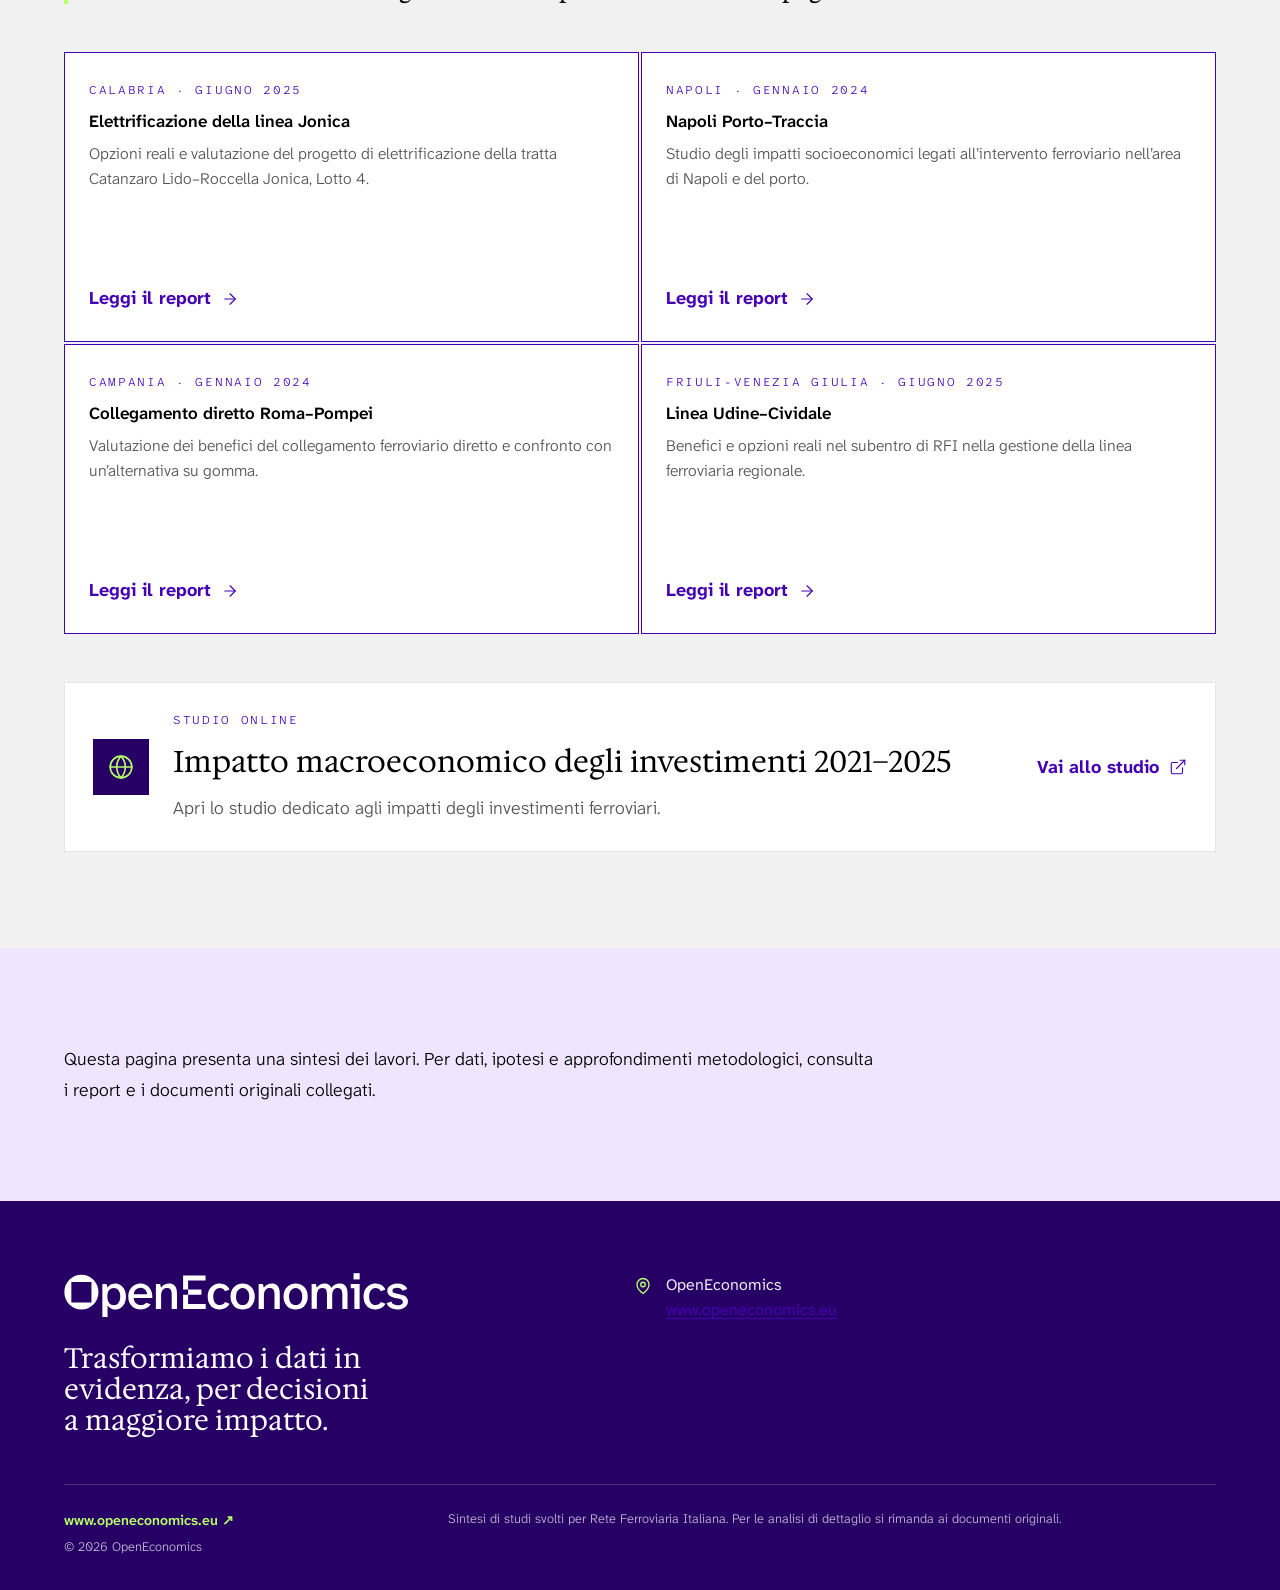
==== commit 775b56ac: "copertina e contenuto studi" ====
--- a/index.html
+++ b/index.html
@@ -25,13 +25,14 @@
     <button class="nav__toggle" type="button" aria-expanded="false" aria-label="Apri il menu"><svg class="nav__icon-open" viewBox="0 0 24 24" aria-hidden="true"><path d="M4 6h16M4 12h16M4 18h16"/></svg><svg class="nav__icon-close" viewBox="0 0 24 24" aria-hidden="true"><path d="M18 6 6 18M6 6l12 12"/></svg></button>
   </nav></header>
   <main id="main">
-    <section class="oe-hero oe-hero--text" id="top">
+    <section class="oe-hero" id="top">
       <div class="oe-hero__body"><div class="oe-hero__top"><span class="oe-chip oe-chip--sm">Infrastrutture e mobilità</span><p class="oe-hero__kicker">OpenEconomics · Studi per RFI</p></div>
         <div><h1 class="oe-hero__title">Valutare oggi<br><em>le reti di domani</em></h1><p class="oe-hero__lead">Studi economici e valutazioni a supporto delle decisioni di Rete Ferroviaria Italiana. Un percorso tra benefici sociali, accessibilità, sostenibilità e valore degli investimenti ferroviari.</p>
           <dl class="oe-hero__meta"><div class="oe-hero__meta-item"><dt class="oe-hero__meta-label">Committente</dt><dd class="oe-hero__meta-value">Rete Ferroviaria Italiana</dd></div><div class="oe-hero__meta-item"><dt class="oe-hero__meta-label">Ambiti</dt><dd class="oe-hero__meta-value">Valutazione · impatti · opzioni reali</dd></div></dl>
           <div class="oe-hero__actions"><a class="oe-btn oe-btn--pop" href="#studi">Esplora gli studi <i data-lucide="arrow-right"></i></a></div>
         </div>
       </div>
+      <div class="oe-hero__media" style="--hero-img:url('images.jpg')" role="img" aria-label="Treno in transito su una linea ferroviaria elettrificata"><p class="oe-hero__caption"><span>Infrastrutture ferroviarie</span><strong>Studi per RFI</strong></p></div>
     </section>
     <section class="oe-section" id="approccio" aria-labelledby="titolo-approccio"><div class="oe-section__inner">
       <header class="oe-section-head"><span class="oe-chip">Il supporto</span><h2 class="oe-section-head__title" id="titolo-approccio">Dati e metodi per decisioni infrastrutturali</h2><p class="oe-section-head__lead">Un quadro di valutazione che rende leggibili gli effetti dei progetti lungo il loro territorio e nel tempo.</p></header>
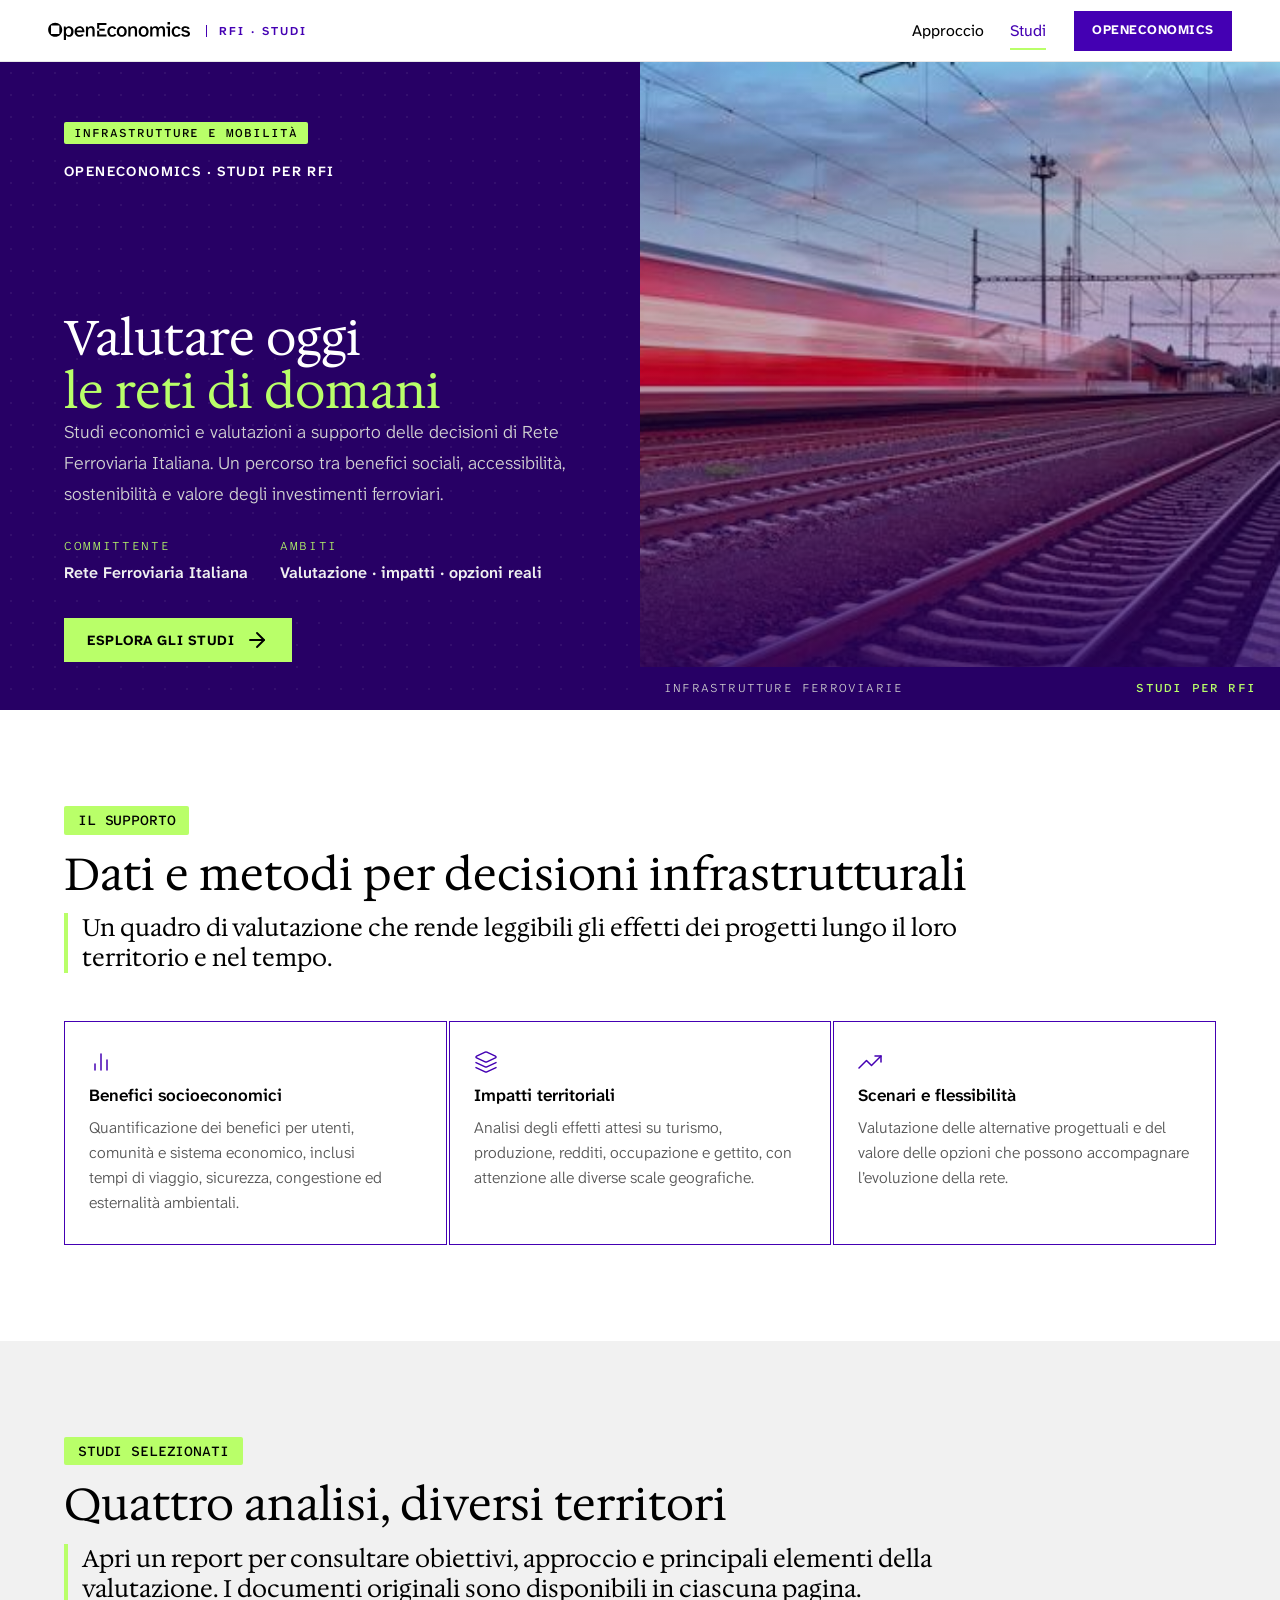
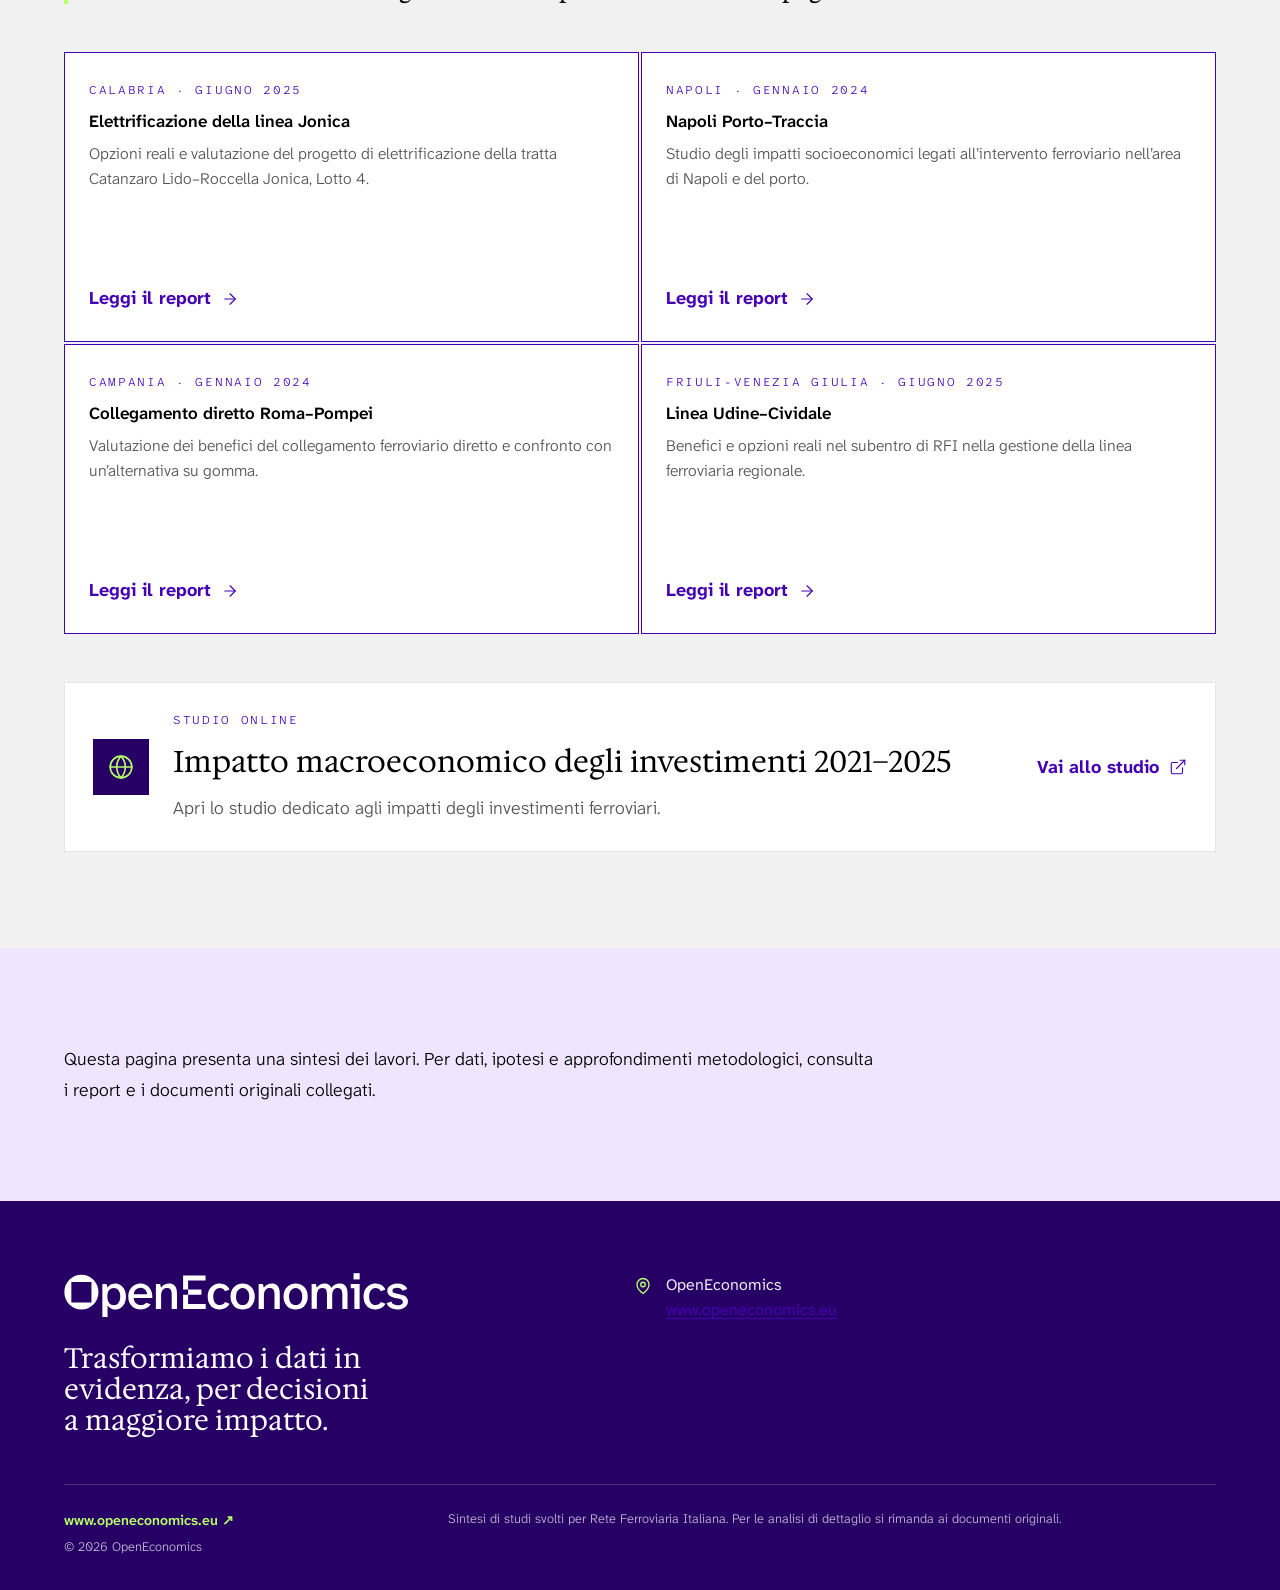
==== commit fc03b736: "fix immagine" ====
--- a/index.html
+++ b/index.html
@@ -32,7 +32,7 @@
           <div class="oe-hero__actions"><a class="oe-btn oe-btn--pop" href="#studi">Esplora gli studi <i data-lucide="arrow-right"></i></a></div>
         </div>
       </div>
-      <div class="oe-hero__media" style="--hero-img:url('images.jpg')" role="img" aria-label="Treno in transito su una linea ferroviaria elettrificata"><p class="oe-hero__caption"><span>Infrastrutture ferroviarie</span><strong>Studi per RFI</strong></p></div>
+      <div class="oe-hero__media" style="--hero-img:url('images.jpg')" role="img" aria-label="Treno in transito su una linea ferroviaria elettrificata"><img src="images.jpg" alt=""><p class="oe-hero__caption"><span>Infrastrutture ferroviarie</span><strong>Studi per RFI</strong></p></div>
     </section>
     <section class="oe-section" id="approccio" aria-labelledby="titolo-approccio"><div class="oe-section__inner">
       <header class="oe-section-head"><span class="oe-chip">Il supporto</span><h2 class="oe-section-head__title" id="titolo-approccio">Dati e metodi per decisioni infrastrutturali</h2><p class="oe-section-head__lead">Un quadro di valutazione che rende leggibili gli effetti dei progetti lungo il loro territorio e nel tempo.</p></header>
--- a/assets/site.css
+++ b/assets/site.css
@@ -1,5 +1,8 @@
 /* Project-specific presentation built from the OpenEconomics design tokens. */
 .report-grid { align-items: stretch; }
+.oe-hero__media img { position: absolute; z-index: 0; inset: 0; display: block; width: 100%; height: 100%; min-height: 320px; object-fit: cover; object-position: center; }
+.oe-hero__media::before { z-index: 1; }
+.oe-hero__caption { z-index: 2; }
 .report-card { display: flex; min-height: 290px; flex-direction: column; align-items: flex-start; text-decoration: none; }
 .report-card .oe-card__text { margin-bottom: 24px; }
 .report-link, .macro-card__action { display: inline-flex; align-items: center; gap: 10px; color: var(--oe-accent); font-weight: 700; }
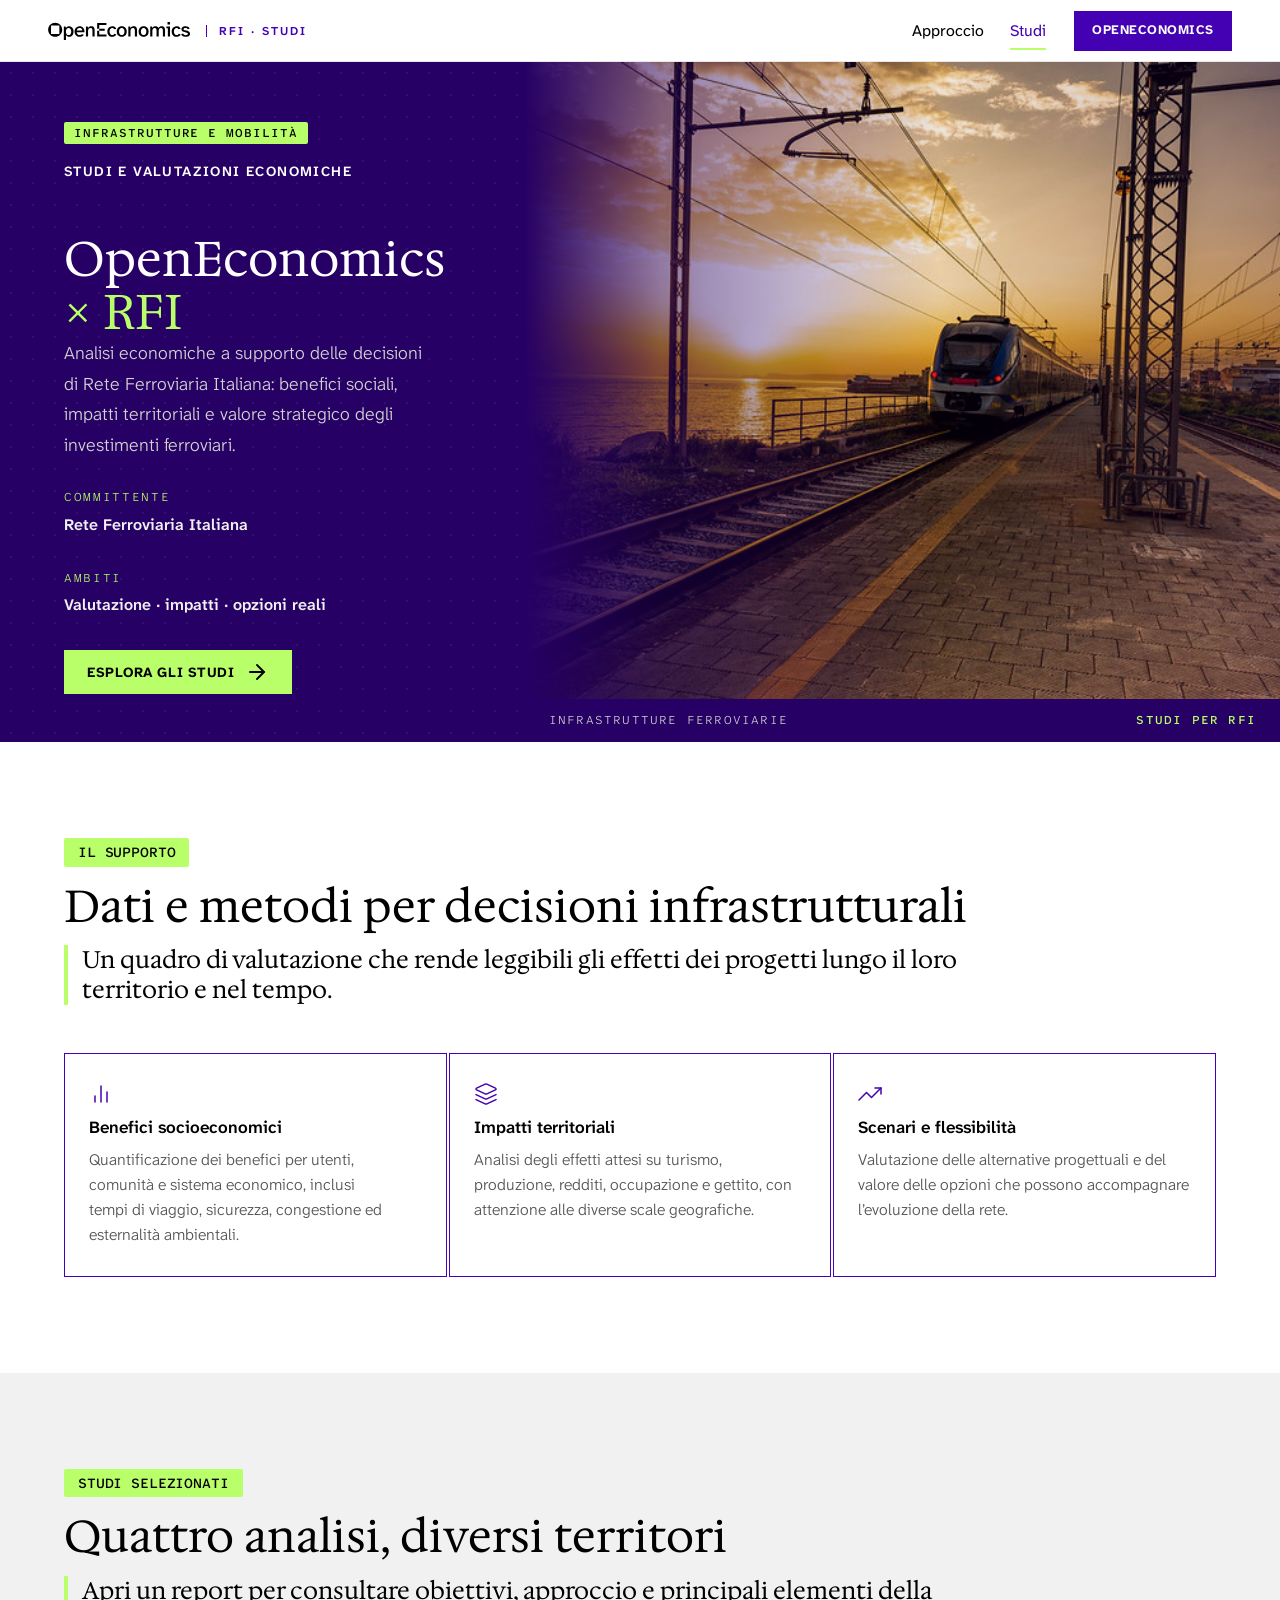
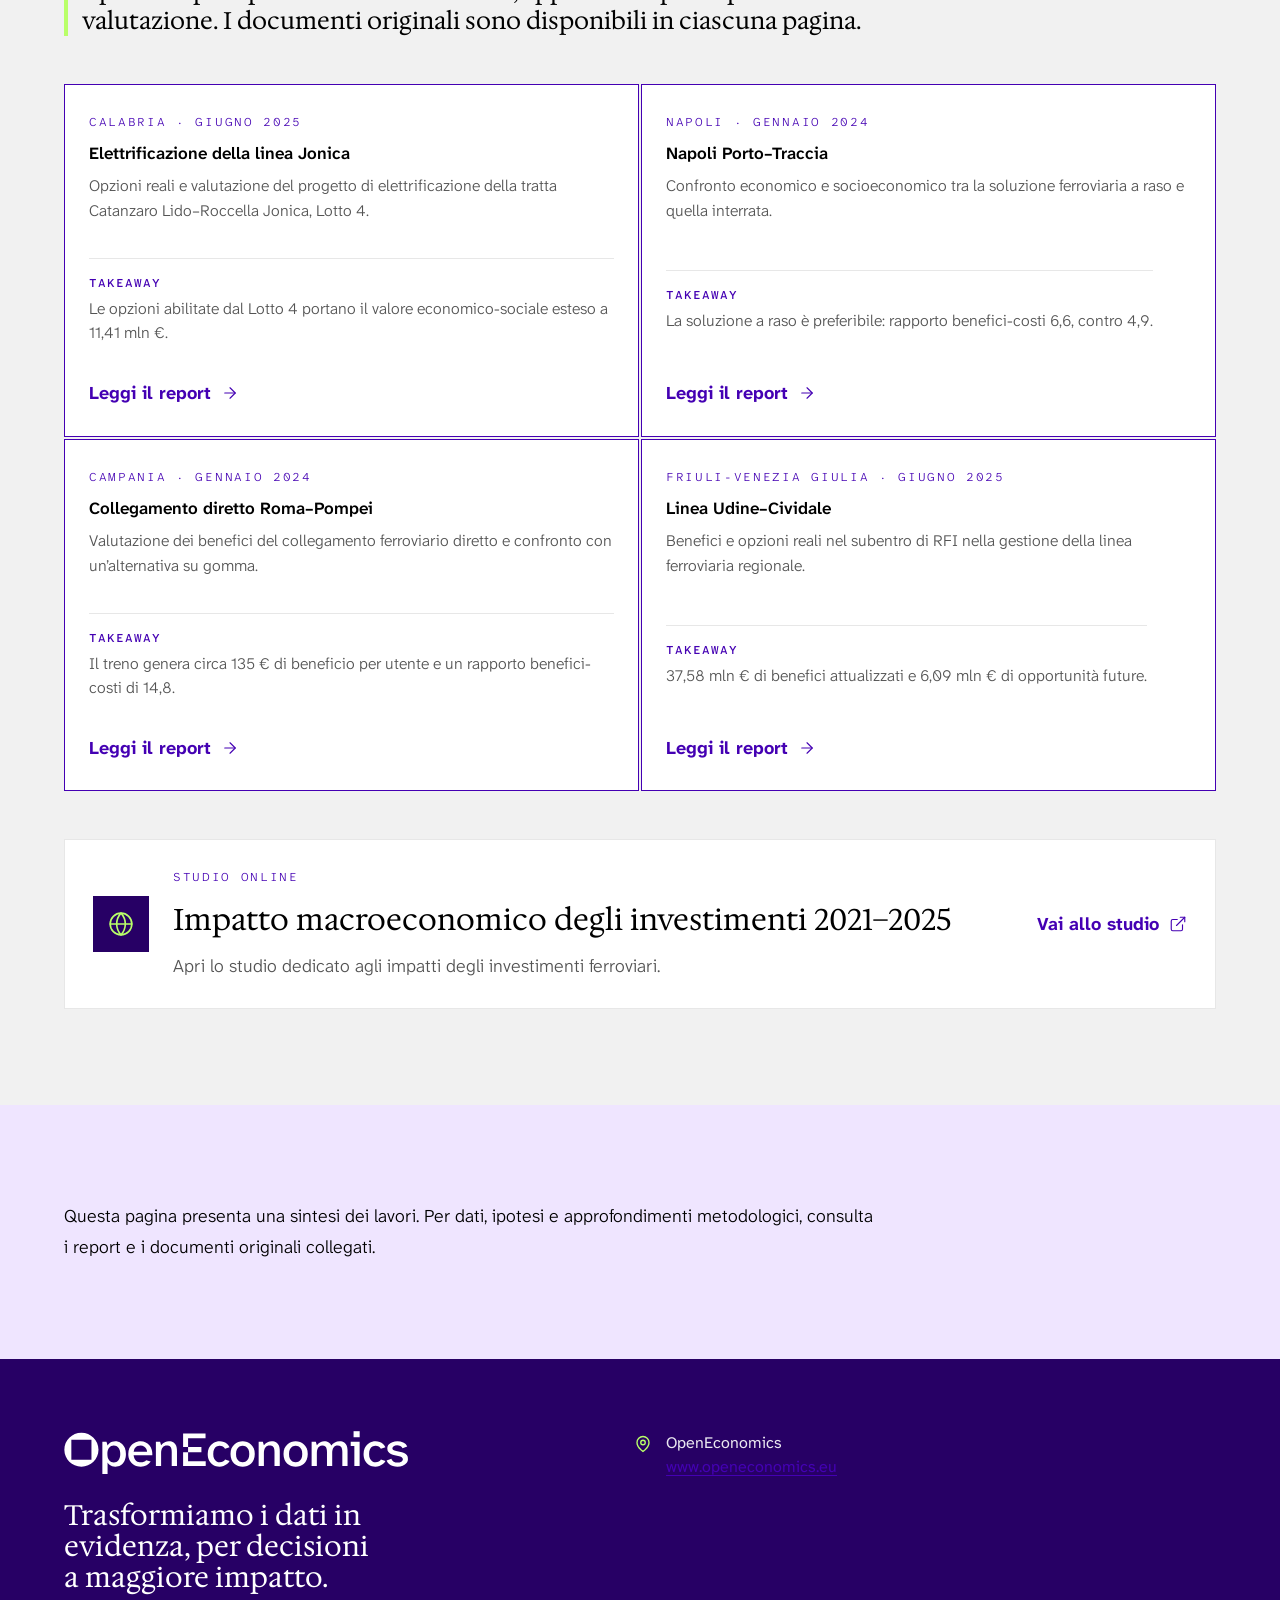
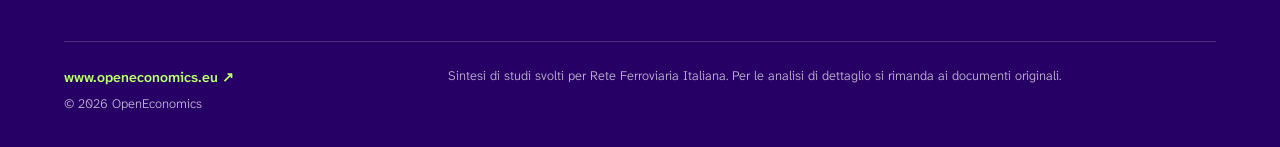
==== commit 4c57f136: "Update Napoli Porto-Traccia report with revised economic analysis and benefits comparison" ====
--- a/index.html
+++ b/index.html
@@ -25,14 +25,14 @@
     <button class="nav__toggle" type="button" aria-expanded="false" aria-label="Apri il menu"><svg class="nav__icon-open" viewBox="0 0 24 24" aria-hidden="true"><path d="M4 6h16M4 12h16M4 18h16"/></svg><svg class="nav__icon-close" viewBox="0 0 24 24" aria-hidden="true"><path d="M18 6 6 18M6 6l12 12"/></svg></button>
   </nav></header>
   <main id="main">
-    <section class="oe-hero" id="top">
-      <div class="oe-hero__body"><div class="oe-hero__top"><span class="oe-chip oe-chip--sm">Infrastrutture e mobilità</span><p class="oe-hero__kicker">OpenEconomics · Studi per RFI</p></div>
-        <div><h1 class="oe-hero__title">Valutare oggi<br><em>le reti di domani</em></h1><p class="oe-hero__lead">Studi economici e valutazioni a supporto delle decisioni di Rete Ferroviaria Italiana. Un percorso tra benefici sociali, accessibilità, sostenibilità e valore degli investimenti ferroviari.</p>
+    <section class="oe-hero home-hero" id="top">
+      <div class="oe-hero__body"><div class="oe-hero__top"><span class="oe-chip oe-chip--sm">Infrastrutture e mobilità</span><p class="oe-hero__kicker">Studi e valutazioni economiche</p></div>
+        <div><h1 class="oe-hero__title">OpenEconomics<br><em>× RFI</em></h1><p class="oe-hero__lead">Analisi economiche a supporto delle decisioni di Rete Ferroviaria Italiana: benefici sociali, impatti territoriali e valore strategico degli investimenti ferroviari.</p>
           <dl class="oe-hero__meta"><div class="oe-hero__meta-item"><dt class="oe-hero__meta-label">Committente</dt><dd class="oe-hero__meta-value">Rete Ferroviaria Italiana</dd></div><div class="oe-hero__meta-item"><dt class="oe-hero__meta-label">Ambiti</dt><dd class="oe-hero__meta-value">Valutazione · impatti · opzioni reali</dd></div></dl>
           <div class="oe-hero__actions"><a class="oe-btn oe-btn--pop" href="#studi">Esplora gli studi <i data-lucide="arrow-right"></i></a></div>
         </div>
       </div>
-      <div class="oe-hero__media" style="--hero-img:url('images.jpg')" role="img" aria-label="Treno in transito su una linea ferroviaria elettrificata"><img src="images.jpg" alt=""><p class="oe-hero__caption"><span>Infrastrutture ferroviarie</span><strong>Studi per RFI</strong></p></div>
+      <div class="oe-hero__media" role="img" aria-label="Treno in transito su una linea ferroviaria elettrificata al tramonto"><img src="ferrovie-treni.jpg" alt=""><p class="oe-hero__caption"><span>Infrastrutture ferroviarie</span><strong>Studi per RFI</strong></p></div>
     </section>
     <section class="oe-section" id="approccio" aria-labelledby="titolo-approccio"><div class="oe-section__inner">
       <header class="oe-section-head"><span class="oe-chip">Il supporto</span><h2 class="oe-section-head__title" id="titolo-approccio">Dati e metodi per decisioni infrastrutturali</h2><p class="oe-section-head__lead">Un quadro di valutazione che rende leggibili gli effetti dei progetti lungo il loro territorio e nel tempo.</p></header>
@@ -45,10 +45,10 @@
     <section class="oe-section oe-section--grey" id="studi" aria-labelledby="titolo-studi"><div class="oe-section__inner">
       <header class="oe-section-head"><span class="oe-chip">Studi selezionati</span><h2 class="oe-section-head__title" id="titolo-studi">Quattro analisi, diversi territori</h2><p class="oe-section-head__lead">Apri un report per consultare obiettivi, approccio e principali elementi della valutazione. I documenti originali sono disponibili in ciascuna pagina.</p></header>
       <div class="oe-tiles oe-tiles--2 report-grid">
-        <a class="oe-card oe-card--hover report-card" href="report-elettrificazione-jonica.html"><p class="oe-card__label">Calabria · Giugno 2025</p><h3 class="oe-card__title">Elettrificazione della linea Jonica</h3><p class="oe-card__text">Opzioni reali e valutazione del progetto di elettrificazione della tratta Catanzaro Lido–Roccella Jonica, Lotto 4.</p><span class="report-link">Leggi il report <i data-lucide="arrow-right"></i></span></a>
-        <a class="oe-card oe-card--hover report-card" href="report-napoli-porto-traccia.html"><p class="oe-card__label">Napoli · Gennaio 2024</p><h3 class="oe-card__title">Napoli Porto–Traccia</h3><p class="oe-card__text">Studio degli impatti socioeconomici legati all’intervento ferroviario nell’area di Napoli e del porto.</p><span class="report-link">Leggi il report <i data-lucide="arrow-right"></i></span></a>
-        <a class="oe-card oe-card--hover report-card" href="report-roma-pompei.html"><p class="oe-card__label">Campania · Gennaio 2024</p><h3 class="oe-card__title">Collegamento diretto Roma–Pompei</h3><p class="oe-card__text">Valutazione dei benefici del collegamento ferroviario diretto e confronto con un’alternativa su gomma.</p><span class="report-link">Leggi il report <i data-lucide="arrow-right"></i></span></a>
-        <a class="oe-card oe-card--hover report-card" href="report-udine-cividale.html"><p class="oe-card__label">Friuli-Venezia Giulia · Giugno 2025</p><h3 class="oe-card__title">Linea Udine–Cividale</h3><p class="oe-card__text">Benefici e opzioni reali nel subentro di RFI nella gestione della linea ferroviaria regionale.</p><span class="report-link">Leggi il report <i data-lucide="arrow-right"></i></span></a>
+        <a class="oe-card oe-card--hover report-card" href="report-elettrificazione-jonica.html"><p class="oe-card__label">Calabria · Giugno 2025</p><h3 class="oe-card__title">Elettrificazione della linea Jonica</h3><p class="oe-card__text">Opzioni reali e valutazione del progetto di elettrificazione della tratta Catanzaro Lido–Roccella Jonica, Lotto 4.</p><p class="report-card__takeaway"><strong>Takeaway</strong> Le opzioni abilitate dal Lotto 4 portano il valore economico-sociale esteso a 11,41 mln €.</p><span class="report-link">Leggi il report <i data-lucide="arrow-right"></i></span></a>
+        <a class="oe-card oe-card--hover report-card" href="report-napoli-porto-traccia.html"><p class="oe-card__label">Napoli · Gennaio 2024</p><h3 class="oe-card__title">Napoli Porto–Traccia</h3><p class="oe-card__text">Confronto economico e socioeconomico tra la soluzione ferroviaria a raso e quella interrata.</p><p class="report-card__takeaway"><strong>Takeaway</strong> La soluzione a raso è preferibile: rapporto benefici-costi 6,6, contro 4,9.</p><span class="report-link">Leggi il report <i data-lucide="arrow-right"></i></span></a>
+        <a class="oe-card oe-card--hover report-card" href="report-roma-pompei.html"><p class="oe-card__label">Campania · Gennaio 2024</p><h3 class="oe-card__title">Collegamento diretto Roma–Pompei</h3><p class="oe-card__text">Valutazione dei benefici del collegamento ferroviario diretto e confronto con un’alternativa su gomma.</p><p class="report-card__takeaway"><strong>Takeaway</strong> Il treno genera circa 135 € di beneficio per utente e un rapporto benefici-costi di 14,8.</p><span class="report-link">Leggi il report <i data-lucide="arrow-right"></i></span></a>
+        <a class="oe-card oe-card--hover report-card" href="report-udine-cividale.html"><p class="oe-card__label">Friuli-Venezia Giulia · Giugno 2025</p><h3 class="oe-card__title">Linea Udine–Cividale</h3><p class="oe-card__text">Benefici e opzioni reali nel subentro di RFI nella gestione della linea ferroviaria regionale.</p><p class="report-card__takeaway"><strong>Takeaway</strong> 37,58 mln € di benefici attualizzati e 6,09 mln € di opportunità future.</p><span class="report-link">Leggi il report <i data-lucide="arrow-right"></i></span></a>
       </div>
       <a class="macro-card" href="https://qcfdxmax.elementor.cloud/" target="_blank" rel="noopener"><span class="macro-card__icon"><i data-lucide="globe"></i></span><span class="macro-card__body"><span class="oe-card__label">Studio online</span><strong>Impatto macroeconomico degli investimenti 2021–2025</strong><span>Apri lo studio dedicato agli impatti degli investimenti ferroviari.</span></span><span class="macro-card__action">Vai allo studio <i data-lucide="external-link"></i></span></a>
     </div></section>
--- a/assets/site.css
+++ b/assets/site.css
@@ -5,6 +5,13 @@
 .oe-hero__caption { z-index: 2; }
 .report-card { display: flex; min-height: 290px; flex-direction: column; align-items: flex-start; text-decoration: none; }
 .report-card .oe-card__text { margin-bottom: 24px; }
+.report-card__takeaway { margin: auto 0 24px; padding: 16px 0 0; border-top: 1px solid var(--oe-gray-200); color: var(--oe-fg-soft); font-size: 16px; line-height: 1.5; }
+.report-card__takeaway strong { display: block; margin-bottom: 6px; color: var(--oe-accent); font: 500 12px var(--oe-font-mono); letter-spacing: .08em; text-transform: uppercase; }
+.home-hero { grid-template-columns: minmax(420px, .82fr) minmax(0, 1.18fr); min-height: 680px; }
+.home-hero .oe-hero__body { position: relative; z-index: 3; }
+.home-hero .oe-hero__media { min-width: 0; }
+.home-hero .oe-hero__media img { object-position: 58% center; }
+.home-hero .oe-hero__media::before { background: linear-gradient(90deg, var(--oe-bg-dark) 0%, rgba(39,0,101,.5) 18%, rgba(39,0,101,.08) 55%, rgba(39,0,101,.22) 100%); }
 .report-link, .macro-card__action { display: inline-flex; align-items: center; gap: 10px; color: var(--oe-accent); font-weight: 700; }
 .report-link { margin-top: auto; }
 .report-link svg, .macro-card__action svg { width: 18px; height: 18px; }
@@ -17,4 +24,5 @@
 .macro-card__body strong { font-family: var(--oe-font-serif); font-size: clamp(21px, 2.4vw, 30px); font-weight: 400; }
 .macro-card__body > span:last-child { color: var(--oe-fg-soft); }
 .closing-note { max-width: 68ch; margin: 0; font-size: 18px; line-height: 1.7; }
+@media (max-width: 960px) { .home-hero { grid-template-columns: 1fr; min-height: auto; } .home-hero .oe-hero__media { min-height: clamp(300px, 60vw, 520px); } .home-hero .oe-hero__media::before { background: linear-gradient(180deg, rgba(39,0,101,.05), rgba(39,0,101,.7)); } }
 @media (max-width: 700px) { .macro-card { grid-template-columns: 48px 1fr; gap: 16px; padding: 20px; } .macro-card__icon { width: 48px; height: 48px; } .macro-card__action { grid-column: 2; } .report-card { min-height: auto; } }
